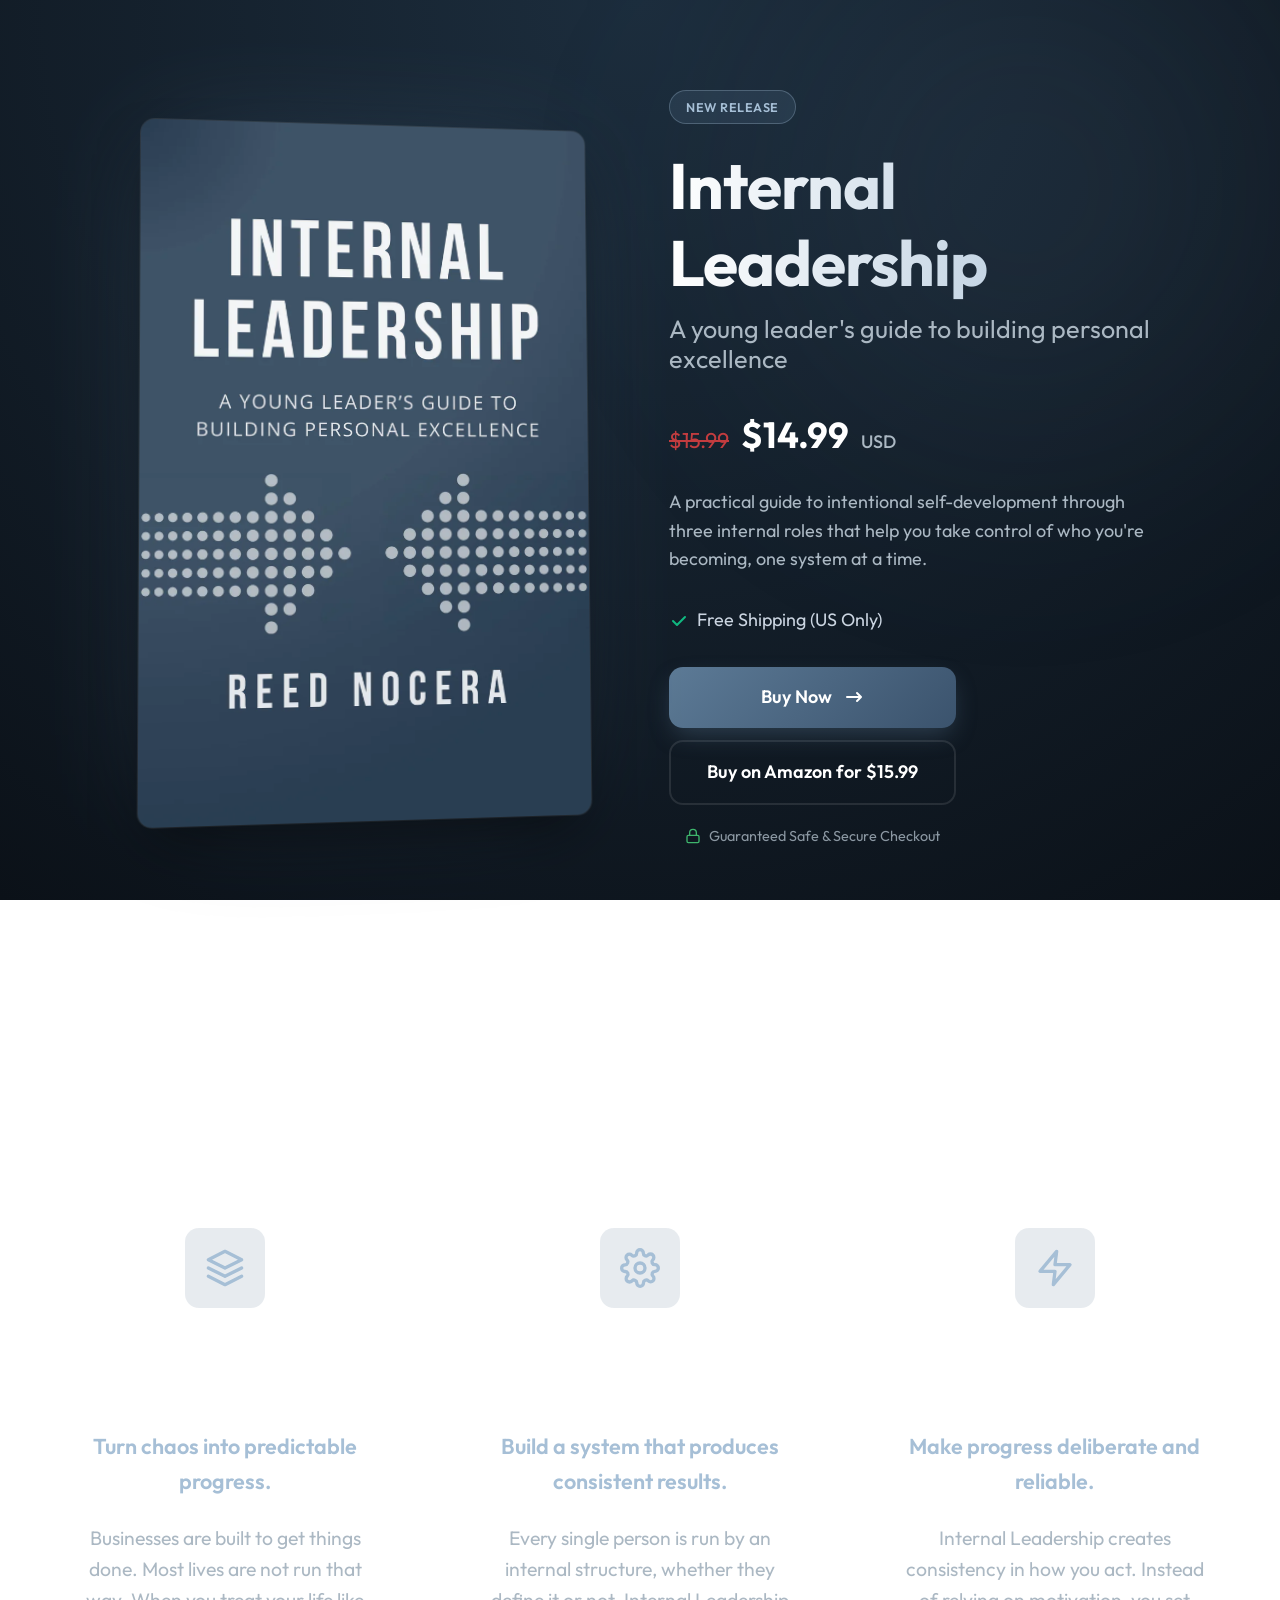
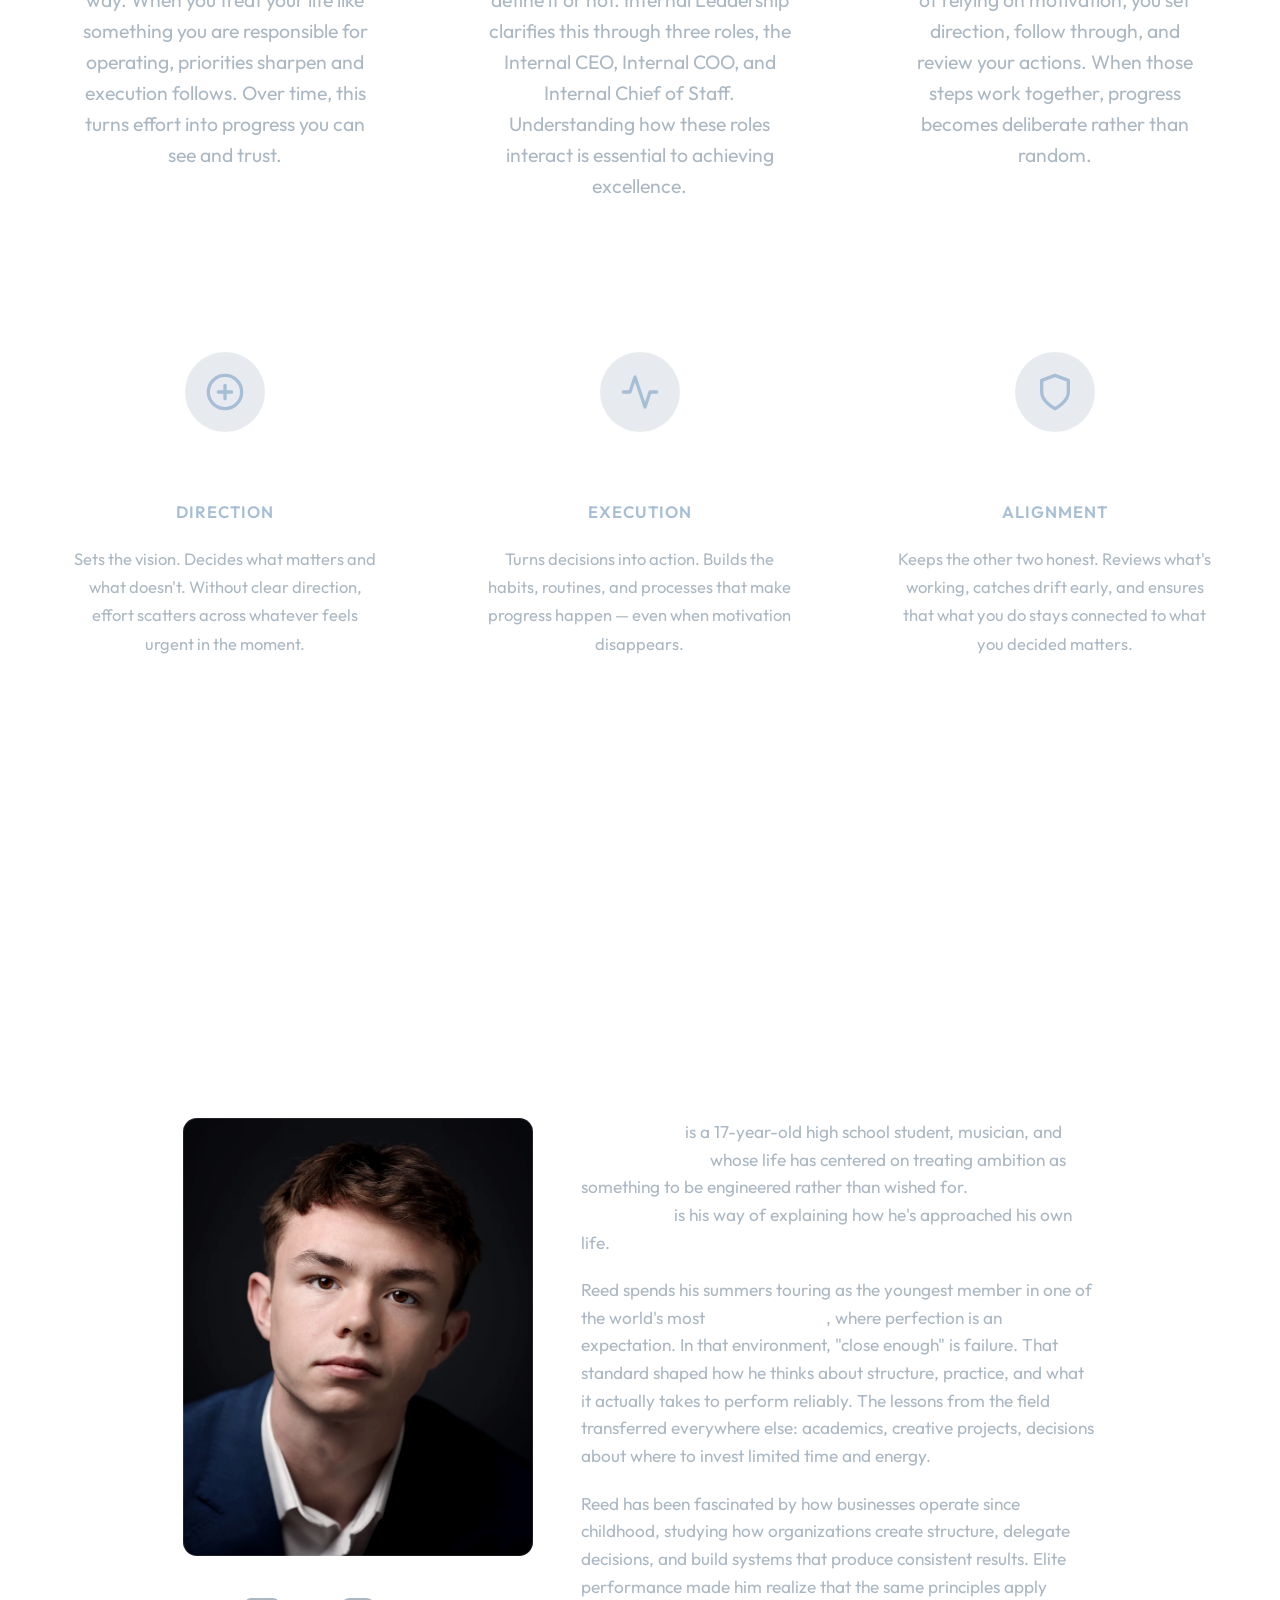
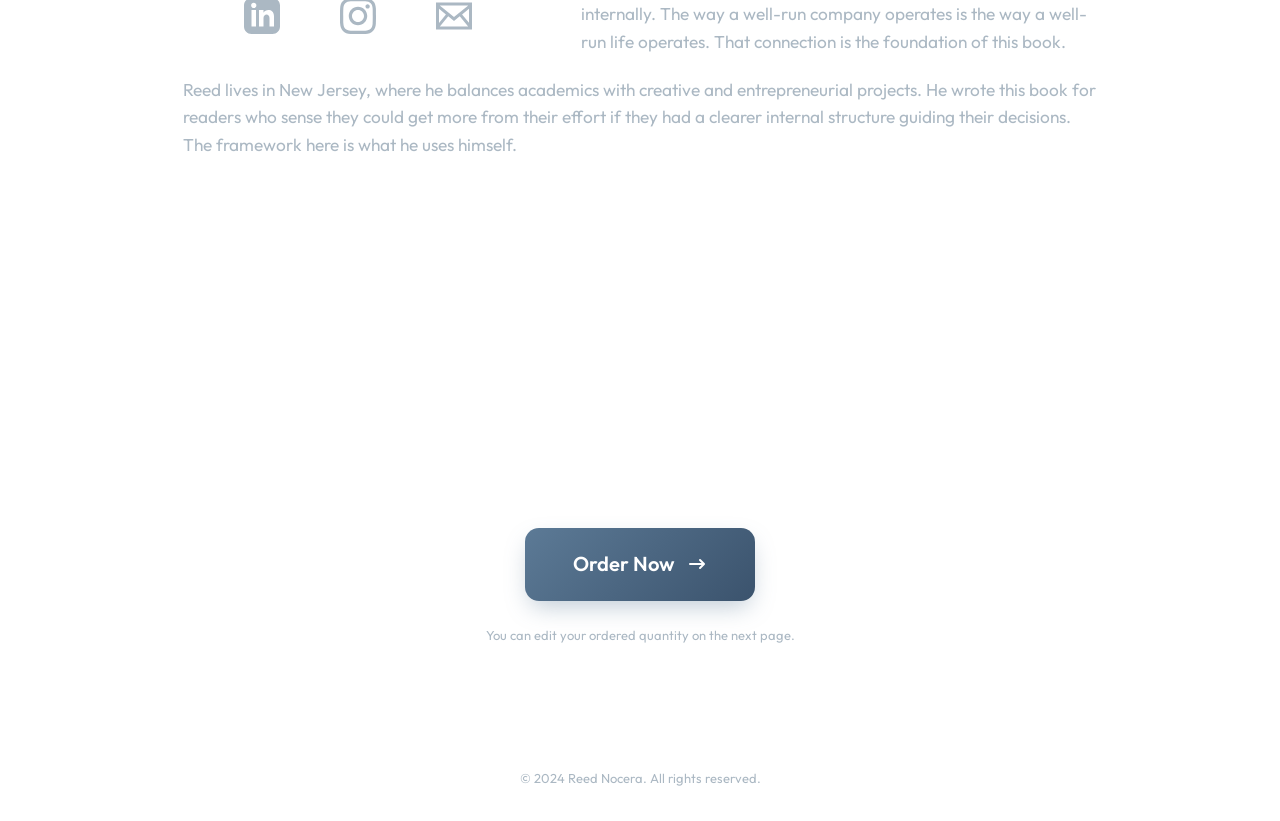
==== index.html @ 52c06b5b "Add files via upload" ====
<!DOCTYPE html>
<html lang="en">

<head>
    <meta charset="UTF-8">
    <meta name="viewport" content="width=device-width, initial-scale=1.0">
    <title>Internal Leadership by Reed Nocera</title>
    <meta name="description"
        content="A young leader's guide to building personal excellence. Get your copy of Internal Leadership today.">
    <!-- Google Fonts -->
    <link rel="preconnect" href="https://fonts.googleapis.com">
    <link rel="preconnect" href="https://fonts.gstatic.com" crossorigin>
    <link
        href="https://fonts.googleapis.com/css2?family=Outfit:wght@300;400;500;600;700;800&family=Playfair+Display:ital,wght@0,600;1,600&display=swap"
        rel="stylesheet">
    <link rel="stylesheet" href="styles.css">
</head>

<body>

    <!-- Hero Section -->
    <section class="hero-section">
        <div class="container hero-container">
            <div class="hero-image-wrapper">
                <img src="assets/book-cover.png" alt="Internal Leadership Book Cover" class="book-cover">
                <div class="glow-effect"></div>
            </div>
            <div class="hero-content">
                <div class="badge">New Release</div>
                <h1 class="book-title">Internal<br>Leadership</h1>
                <h2 class="book-subtitle">A young leader's guide to building personal excellence</h2>

                <div class="pricing-container">
                    <s class="price-strikethrough">$15.99</s>
                    <span class="price">$14.99</span>
                    <span class="currency">USD</span>
                </div>

                <p class="description">
                    A practical guide to intentional self-development through three internal roles that help you take
                    control of who you're becoming, one system at a time.
                </p>

                <div class="shipping-info" style="font-size: 1.25rem;">
                    <svg class="check-icon" viewBox="0 0 20 20" fill="currentColor">
                        <path fill-rule="evenodd"
                            d="M16.707 5.293a1 1 0 010 1.414l-8 8a1 1 0 01-1.414 0l-4-4a1 1 0 011.414-1.414L8 12.586l7.293-7.293a1 1 0 011.414 0z"
                            clip-rule="evenodd" />
                    </svg>
                    Free Shipping (US Only)
                </div>

                <div class="cta-container">
                    <a href="https://buy.stripe.com/00w6oJeBu2gp4sOdWg6Ri00" class="btn-primary" id="buy-button">
                        Buy Now
                        <svg class="arrow-icon" viewBox="0 0 20 20" fill="currentColor">
                            <path fill-rule="evenodd"
                                d="M12.293 5.293a1 1 0 011.414 0l4 4a1 1 0 010 1.414l-4 4a1 1 0 01-1.414-1.414L14.586 11H3a1 1 0 110-2h11.586l-2.293-2.293a1 1 0 010-1.414z"
                                clip-rule="evenodd" />
                        </svg>
                    </a>
                    <a href="https://a.co/d/0i58ZDPj" class="btn-secondary" target="_blank" rel="noopener noreferrer">
                        Buy on Amazon for $15.99
                    </a>

                    <div class="trust-badges">
                        <svg class="lock-icon" viewBox="0 0 24 24" fill="none" stroke="currentColor" stroke-width="2"
                            stroke-linecap="round" stroke-linejoin="round">
                            <rect x="3" y="11" width="18" height="11" rx="2" ry="2"></rect>
                            <path d="M7 11V7a5 5 0 0 1 10 0v4"></path>
                        </svg>
                        Guaranteed Safe & Secure Checkout
                    </div>
                </div>
            </div>
    </section>

    <!-- Concepts Section -->
    <section class="concepts-section">
        <div class="container container-wide">
            <h2 class="section-title">What is Internal Leadership?</h2>
            <div class="concepts-grid">

                <div class="concept-card">
                    <div class="card-icon">
                        <svg viewBox="0 0 24 24" fill="none" stroke="currentColor" stroke-width="2"
                            stroke-linecap="round" stroke-linejoin="round">
                            <polygon points="12 2 2 7 12 12 22 7 12 2"></polygon>
                            <polyline points="2 17 12 22 22 17"></polyline>
                            <polyline points="2 12 12 17 22 12"></polyline>
                        </svg>
                    </div>
                    <h3>The Foundational<br>Concept</h3>
                    <div class="concept-benefit">Turn chaos into predictable progress.</div>
                    <p>Businesses are built to get things done. Most lives are not run that way. When you treat your
                        life like something you are responsible for operating, priorities sharpen and execution follows.
                        Over time, this turns effort into progress you can see and trust.</p>
                </div>

                <div class="concept-card">
                    <div class="card-icon">
                        <svg viewBox="0 0 24 24" fill="none" stroke="currentColor" stroke-width="2"
                            stroke-linecap="round" stroke-linejoin="round">
                            <circle cx="12" cy="12" r="3"></circle>
                            <path
                                d="M19.4 15a1.65 1.65 0 0 0 .33 1.82l.06.06a2 2 0 0 1 0 2.83 2 2 0 0 1-2.83 0l-.06-.06a1.65 1.65 0 0 0-1.82-.33 1.65 1.65 0 0 0-1 1.51V21a2 2 0 0 1-2 2 2 2 0 0 1-2-2v-.09A1.65 1.65 0 0 0 9 19.4a1.65 1.65 0 0 0-1.82.33l-.06.06a2 2 0 0 1-2.83 0 2 2 0 0 1 0-2.83l.06-.06a1.65 1.65 0 0 0 .33-1.82 1.65 1.65 0 0 0-1.51-1H3a2 2 0 0 1-2-2 2 2 0 0 1 2-2h.09A1.65 1.65 0 0 0 4.6 9a1.65 1.65 0 0 0-.33-1.82l-.06-.06a2 2 0 0 1 0-2.83 2 2 0 0 1 2.83 0l.06.06a1.65 1.65 0 0 0 1.82.33H9a1.65 1.65 0 0 0 1-1.51V3a2 2 0 0 1 2-2 2 2 0 0 1 2 2v.09a1.65 1.65 0 0 0 1 1.51 1.65 1.65 0 0 0 1.82-.33l.06-.06a2 2 0 0 1 2.83 0 2 2 0 0 1 0 2.83l-.06.06a1.65 1.65 0 0 0-.33 1.82V9a1.65 1.65 0 0 0 1.51 1H21a2 2 0 0 1 2 2 2 2 0 0 1-2 2h-.09a1.65 1.65 0 0 0-1.51 1z">
                            </path>
                        </svg>
                    </div>
                    <h3>Your Internal<br>Structure</h3>
                    <div class="concept-benefit">Build a system that produces consistent results.</div>
                    <p>Every single person is run by an internal structure, whether they define it or not. Internal
                        Leadership clarifies this through three roles, the Internal CEO, Internal COO, and Internal
                        Chief of Staff. Understanding how these roles interact is essential to achieving excellence.</p>
                </div>

                <div class="concept-card">
                    <div class="card-icon">
                        <svg viewBox="0 0 24 24" fill="none" stroke="currentColor" stroke-width="2"
                            stroke-linecap="round" stroke-linejoin="round">
                            <path d="M13 2L3 14h9l-1 8 10-12h-9l1-8z"></path>
                        </svg>
                    </div>
                    <h3>An Execution<br>Advantage</h3>
                    <div class="concept-benefit">Make progress deliberate and reliable.</div>
                    <p>Internal Leadership creates consistency in how you act. Instead of relying on motivation, you set
                        direction, follow through, and review your actions. When those steps work together, progress
                        becomes deliberate rather than random.</p>
                </div>

            </div>
        </div>
    </section>

    <!-- The Three Roles -->
    <section class="roles-section">
        <div class="container container-wide">
            <div class="roles-grid">
                <!-- Internal CEO -->
                <div class="role-card">
                    <div class="role-icon">
                        <svg viewBox="0 0 24 24" fill="none" stroke="currentColor" stroke-width="2"
                            stroke-linecap="round" stroke-linejoin="round">
                            <circle cx="12" cy="12" r="10"></circle>
                            <line x1="12" y1="8" x2="12" y2="16"></line>
                            <line x1="8" y1="12" x2="16" y2="12"></line>
                        </svg>
                    </div>
                    <h3 class="role-title">Internal CEO</h3>
                    <div class="role-function">Direction</div>
                    <p>
                        Sets the vision. Decides what matters and what doesn't. Without clear direction,
                        effort scatters across whatever feels urgent in the moment.
                    </p>
                </div>

                <!-- Internal COO -->
                <div class="role-card">
                    <div class="role-icon">
                        <svg viewBox="0 0 24 24" fill="none" stroke="currentColor" stroke-width="2"
                            stroke-linecap="round" stroke-linejoin="round">
                            <polyline points="22 12 18 12 15 21 9 3 6 12 2 12"></polyline>
                        </svg>
                    </div>
                    <h3 class="role-title">Internal COO</h3>
                    <div class="role-function">Execution</div>
                    <p>
                        Turns decisions into action. Builds the habits, routines, and processes that make
                        progress happen — even when motivation disappears.
                    </p>
                </div>

                <!-- Internal Chief of Staff -->
                <div class="role-card">
                    <div class="role-icon">
                        <svg viewBox="0 0 24 24" fill="none" stroke="currentColor" stroke-width="2"
                            stroke-linecap="round" stroke-linejoin="round">
                            <path d="M12 22s8-4 8-10V5l-8-3-8 3v7c0 6 8 10 8 10z"></path>
                        </svg>
                    </div>
                    <h3 class="role-title">Internal Chief of Staff</h3>
                    <div class="role-function">Alignment</div>
                    <p>
                        Keeps the other two honest. Reviews what's working, catches drift early, and ensures
                        that what you do stays connected to what you decided matters.
                    </p>
                </div>
            </div>
        </div>
    </section>

    <!-- Author Section -->
    <section class="author-section">
        <div class="container">
            <div class="author-card">
                <h2 class="author-title">Meet The Author</h2>
                <div class="author-bio">
                    <div class="author-sidebar-float">
                        <div class="author-image-wrapper">
                            <img src="assets/author-photo.png" alt="Reed Nocera" class="author-photo">
                        </div>
                        <div class="social-links">
                            <a href="https://www.linkedin.com/in/reed-nocera" class="social-icon" aria-label="LinkedIn"
                                target="_blank" rel="noopener noreferrer">
                                <svg viewBox="0 0 24 24" fill="currentColor">
                                    <path
                                        d="M19 0h-14c-2.761 0-5 2.239-5 5v14c0 2.761 2.239 5 5 5h14c2.762 0 5-2.239 5-5v-14c0-2.761-2.238-5-5-5zm-11 19h-3v-11h3v11zm-1.5-12.268c-.966 0-1.75-.79-1.75-1.764s.784-1.764 1.75-1.764 1.75.79 1.75 1.764-.783 1.764-1.75 1.764zm13.5 12.268h-3v-5.604c0-3.368-4-3.113-4 0v5.604h-3v-11h3v1.765c1.396-2.586 7-2.777 7 2.476v6.759z" />
                                </svg>
                            </a>
                            <a href="https://www.instagram.com/reed.drumz" class="social-icon" aria-label="Instagram"
                                target="_blank" rel="noopener noreferrer">
                                <svg viewBox="0 0 24 24" fill="currentColor">
                                    <path
                                        d="M12 2.163c3.204 0 3.584.012 4.85.07 3.252.148 4.771 1.691 4.919 4.919.058 1.265.069 1.645.069 4.849 0 3.205-.012 3.584-.069 4.849-.149 3.225-1.664 4.771-4.919 4.919-1.266.058-1.644.07-4.85.07-3.204 0-3.584-.012-4.849-.07-3.26-.149-4.771-1.699-4.919-4.92-.058-1.265-.07-1.644-.07-4.849 0-3.204.013-3.583.07-4.849.149-3.227 1.664-4.771 4.919-4.919 1.266-.057 1.645-.069 4.849-.069zm0-2.163c-3.259 0-3.667.014-4.947.072-4.358.2-6.78 2.618-6.98 6.98-.059 1.281-.073 1.689-.073 4.948 0 3.259.014 3.668.072 4.948.2 4.358 2.618 6.78 6.98 6.98 1.281.058 1.689.072 4.948.072 3.259 0 3.668-.014 4.948-.072 4.354-.2 6.782-2.618 6.979-6.98.059-1.28.073-1.689.073-4.948 0-3.259-.014-3.667-.072-4.947-.196-4.354-2.617-6.78-6.979-6.98-1.281-.059-1.69-.073-4.949-.073zm0 5.838c-3.403 0-6.162 2.759-6.162 6.162s2.759 6.163 6.162 6.163 6.162-2.759 6.162-6.163c0-3.403-2.759-6.162-6.162-6.162zm0 10.162c-2.209 0-4-1.79-4-4s1.791-4 4-4 4 1.79 4 4-1.791 4-4 4zm6.406-11.845c-.796 0-1.441.645-1.441 1.44s.645 1.44 1.441 1.44c.795 0 1.439-.645 1.439-1.44s-.644-1.44-1.439-1.44z" />
                                </svg>
                            </a>
                            <a href="mailto:mail@reednoc.com" class="social-icon" aria-label="Email">
                                <svg viewBox="0 0 24 24" fill="currentColor">
                                    <path
                                        d="M0 3v18h24v-18h-24zm6.623 7.929l-4.623 5.712v-9.458l4.623 3.746zm-4.141-5.929h19.035l-9.517 7.713-9.518-7.713zm5.694 7.188l3.824 3.099 3.83-3.104 5.612 6.817h-18.866l5.6-6.812zm9.208-1.264l4.616-3.741v9.348l-4.616-5.607z" />
                                </svg>
                            </a>
                        </div>
                    </div>

                    <p><strong>Reed Nocera</strong> is a 17-year-old high school student, musician, and
                        <strong>systems thinker</strong> whose life has centered on treating ambition as something
                        to be engineered rather than wished for. <strong>Internal Leadership</strong> is his way of
                        explaining how he's approached his own life.
                    </p>
                    <p>Reed spends his summers touring as the youngest member in one of the world's most
                        <strong>elite drumlines</strong>, where perfection is an expectation. In that environment,
                        "close enough" is failure. That
                        standard shaped how he thinks about structure, practice, and what it actually takes to
                        perform reliably. The lessons from the field transferred everywhere else: academics,
                        creative projects, decisions about where to invest limited time and energy.
                    </p>
                    <p>Reed has been fascinated by how businesses operate since childhood, studying how
                        organizations create structure, delegate decisions, and build systems that produce
                        consistent results. Elite performance made him realize that the same principles apply
                        internally. The way a well-run company operates is the way a well-run life operates. That
                        connection is the foundation of this book.</p>
                    <p>Reed lives in New Jersey, where he balances academics with creative and entrepreneurial
                        projects. He wrote this book for readers who sense they could get more from their effort if
                        they had a clearer internal structure guiding their decisions. The framework here is what he
                        uses himself.</p>
                </div>
            </div>
        </div>
    </section>

    <!-- Final Push CTA Section -->
    <section class="final-cta-section">
        <div class="container text-center">
            <h2 class="final-cta-title">Ready to take control?</h2>
            <a href="https://buy.stripe.com/00w6oJeBu2gp4sOdWg6Ri00" class="btn-primary btn-large">
                Order Now
                <svg class="arrow-icon" viewBox="0 0 20 20" fill="currentColor">
                    <path fill-rule="evenodd"
                        d="M12.293 5.293a1 1 0 011.414 0l4 4a1 1 0 010 1.414l-4 4a1 1 0 01-1.414-1.414L14.586 11H3a1 1 0 110-2h11.586l-2.293-2.293a1 1 0 010-1.414z"
                        clip-rule="evenodd" />
                </svg>
            </a>
            <div class="checkout-note-bottom">You can edit your ordered quantity on the next page.</div>
        </div>
    </section>

    <!-- Sticky Mobile CTA -->
    <div class="mobile-sticky-cta" id="mobileStickyCTA">
        <a href="https://buy.stripe.com/00w6oJeBu2gp4sOdWg6Ri00" class="btn-primary btn-full">Buy Now - $15.99</a>
    </div>

    <!-- Footer -->
    <footer class="site-footer">
        <p>&copy; 2024 Reed Nocera. All rights reserved.</p>
    </footer>

    <script src="script.js"></script>
</body>

</html>
---- styles.css ----
:root {
    --bg-color: #0B1118;
    --surface-color: rgba(255, 255, 255, 0.05);
    --surface-border: rgba(255, 255, 255, 0.1);
    --text-primary: #F8FAFC;
    --text-secondary: #ABB8C3;
    --accent-start: #5C7A96;
    --accent-end: #3B536D;
    --font-heading: 'Outfit', sans-serif;
    --font-body: 'Outfit', sans-serif;
    --font-serif: 'Playfair Display', serif;
    --radius-sm: 7px;
    --radius-md: 14px;
    --radius-lg: 22px;
    --transition: 0.3s cubic-bezier(0.4, 0, 0.2, 1);
}

html {
    font-size: 90%;
}

* {
    margin: 0;
    padding: 0;
    box-sizing: border-box;
}

body {
    background: radial-gradient(circle at 50% 0%, #1c2d3d 0%, #0B1118 100%);
    background-attachment: fixed;
    color: var(--text-primary);
    font-family: var(--font-body);
    line-height: 1.6;
    overflow-x: hidden;
    -webkit-font-smoothing: antialiased;
}

h1,
h2,
h3,
h4 {
    font-family: var(--font-heading);
    font-weight: 700;
    line-height: 1.2;
}

a {
    color: inherit;
    text-decoration: none;
}

.container {
    width: 100%;
    max-width: 1080px;
    margin: 0 auto;
    padding: 0 24px;
}

.container-wide {
    max-width: 1260px;
}

/* Animations */
@keyframes fadeInUp {
    from {
        opacity: 0;
        transform: translateY(30px);
    }

    to {
        opacity: 1;
        transform: translateY(0);
    }
}

.animate-fade-up {
    animation: fadeInUp 0.8s ease forwards;
    opacity: 0;
}

/* --- Hero Section --- */
.hero-section {
    min-height: 100vh;
    display: flex;
    align-items: center;
    padding: 90px 0;
    position: relative;
    overflow: hidden;
    /* Removed individual background to use global body gradient */
}

/* Background gradient effect */
.hero-section::before {
    content: '';
    position: absolute;
    top: -20%;
    right: -10%;
    width: 60%;
    height: 80%;
    background: radial-gradient(circle, rgba(92, 122, 150, 0.15) 0%, rgba(31, 48, 65, 0) 70%);
    filter: blur(100px);
    z-index: 0;
}

.hero-container {
    display: grid;
    grid-template-columns: 1fr 1fr;
    gap: 58px;
    align-items: center;
    position: relative;
    z-index: 1;
}

.hero-image-wrapper {
    position: relative;
    border-radius: var(--radius-lg);
    z-index: 2;
    transform: perspective(1000px) rotateY(5deg) rotateX(2deg);
    transition: transform 0.5s ease;
}

.hero-image-wrapper:hover {
    transform: perspective(1000px) rotateY(0deg) rotateX(0deg);
}

.book-cover {
    width: 100%;
    max-width: 450px;
    display: block;
    margin: 0 auto;
    border-radius: var(--radius-md);
    box-shadow: 0 25px 50px -12px rgba(0, 0, 0, 0.5), 0 0 0 1px rgba(255, 255, 255, 0.1);
    background-color: #1e293b;
    position: relative;
    z-index: 2;
}

.glow-effect {
    position: absolute;
    top: 50%;
    left: 50%;
    transform: translate(-50%, -50%);
    width: 80%;
    height: 90%;
    background: linear-gradient(135deg, var(--accent-start), var(--accent-end));
    filter: blur(60px);
    opacity: 0.4;
    z-index: 1;
}

.hero-content {
    animation: fadeInUp 1s ease 0.2s forwards;
    opacity: 0;
}

.badge {
    display: inline-block;
    background: rgba(92, 122, 150, 0.2);
    color: #A6BFD6;
    padding: 6px 16px;
    border-radius: 100px;
    font-size: 0.875rem;
    font-weight: 600;
    margin-bottom: 24px;
    border: 1px solid rgba(166, 191, 214, 0.3);
    letter-spacing: 0.5px;
    text-transform: uppercase;
}

.book-title {
    font-size: clamp(3rem, 5vw, 4.5rem);
    letter-spacing: -1px;
    margin-bottom: 12px;
    background: linear-gradient(to right, #ffffff, #A6BFD6);
    -webkit-background-clip: text;
    background-clip: text;
    -webkit-text-fill-color: transparent;
}

.book-subtitle {
    font-size: clamp(1.5rem, 2vw, 1.75rem);
    color: var(--text-secondary);
    font-weight: 400;
    margin-bottom: 32px;
    max-width: 500px;
}

.pricing-container {
    display: flex;
    align-items: baseline;
    gap: 12px;
    margin-bottom: 24px;
}

.price-strikethrough {
    font-size: 1.5rem;
    color: #ef4444;
    /* Subtle red to indicate discount */
    text-decoration: line-through;
    opacity: 0.8;
}

.price {
    font-size: 2.5rem;
    font-weight: 700;
    color: white;
}

.currency {
    color: var(--text-secondary);
    font-size: 1.25rem;
    font-weight: 500;
}

.description {
    font-size: 1.25rem;
    color: var(--text-secondary);
    margin-bottom: 32px;
    max-width: 500px;
}

.shipping-info {
    display: flex;
    align-items: center;
    gap: 8px;
    font-size: 1.1rem;
    color: #cbd5e1;
    margin-bottom: 32px;
}

.check-icon {
    width: 20px;
    height: 20px;
    color: #10b981;
}

.cta-container {
    display: inline-flex;
    flex-direction: column;
    gap: 12px;
}

.btn-primary {
    display: inline-flex;
    align-items: center;
    justify-content: center;
    gap: 12px;
    background: linear-gradient(135deg, var(--accent-start), var(--accent-end));
    color: white;
    font-size: 1.25rem;
    font-weight: 600;
    padding: 16px 36px;
    border-radius: var(--radius-md);
    box-shadow: 0 10px 25px -5px rgba(92, 122, 150, 0.4);
    transition: var(--transition);
    position: relative;
    overflow: hidden;
    cursor: pointer;
}

.btn-primary::before {
    content: '';
    position: absolute;
    top: 0;
    left: -100%;
    width: 100%;
    height: 100%;
    background: linear-gradient(90deg, transparent, rgba(255, 255, 255, 0.2), transparent);
    transition: left 0.5s ease;
}

.btn-primary:hover {
    transform: translateY(-2px);
    box-shadow: 0 15px 35px -5px rgba(92, 122, 150, 0.6);
}

.btn-primary:hover::before {
    left: 100%;
}

.arrow-icon {
    width: 20px;
    height: 20px;
    transition: transform 0.3s;
}

.btn-primary:hover .arrow-icon {
    transform: translateX(4px);
}

.btn-secondary {
    display: inline-flex;
    align-items: center;
    justify-content: center;
    gap: 12px;
    background: transparent;
    color: white;
    font-size: 1.25rem;
    font-weight: 600;
    padding: 16px 36px;
    border-radius: var(--radius-md);
    border: 2px solid rgba(255, 255, 255, 0.1);
    transition: var(--transition);
    text-decoration: none;
    cursor: pointer;
}

.btn-secondary:hover {
    background: rgba(255, 255, 255, 0.05);
    border-color: rgba(255, 255, 255, 0.2);
    transform: translateY(-2px);
}

.btn-large {
    padding: 20px 48px;
    font-size: 1.4rem;
}

.trust-badges {
    display: flex;
    align-items: center;
    justify-content: center;
    gap: 8px;
    font-size: 1rem;
    color: var(--text-secondary);
    margin-top: 8px;
    opacity: 0.8;
}

.lock-icon {
    width: 16px;
    height: 16px;
    color: #4ade80;
    /* A soft trust-inducing green */
}

/* --- Concepts Section --- */
.concepts-section {
    padding: 90px 0 28px;
    /* Reduced bottom padding to close gap */
}

.section-title {
    text-align: center;
    font-size: clamp(3rem, 5vw, 4rem);
    margin-bottom: 80px;
    color: white;
}

.concepts-grid {
    display: grid;
    grid-template-columns: repeat(auto-fit, minmax(300px, 1fr));
    gap: 32px;
}

.concept-card {
    background: var(--surface-color);
    border: 1px solid var(--surface-border);
    border-radius: var(--radius-lg);
    padding: 50px 36px;
    backdrop-filter: blur(10px);
    transition: var(--transition);
    height: 100%;
    text-align: center;
    display: flex;
    flex-direction: column;
    align-items: center;
}

.concept-card:hover {
    transform: translateY(-8px);
    background: rgba(255, 255, 255, 0.08);
    border-color: rgba(255, 255, 255, 0.2);
    box-shadow: 0 20px 40px rgba(0, 0, 0, 0.3);
}

.card-icon {
    width: 80px;
    height: 80px;
    background: rgba(92, 122, 150, 0.15);
    border-radius: var(--radius-md);
    display: flex;
    align-items: center;
    justify-content: center;
    margin-bottom: 32px;
    color: #A6BFD6;
}

.card-icon svg {
    width: 40px;
    height: 40px;
}

.concept-card h3 {
    font-size: 2.25rem;
    margin-bottom: 12px;
    color: white;
    line-height: 1.2;
}

.concept-benefit {
    font-size: 1.5rem;
    font-weight: 600;
    color: #A6BFD6;
    margin-bottom: 24px;
}

.concept-card p {
    color: var(--text-secondary);
    font-size: 1.35rem;
    line-height: 1.6;
}

/* --- Author Section --- */
.author-section {
    padding: 108px 0;
    position: relative;
}

.author-card {
    background: var(--surface-color);
    border: 1px solid var(--surface-border);
    border-radius: var(--radius-lg);
    padding: 58px;
    backdrop-filter: blur(10px);
}

.author-title {
    font-size: clamp(2.5rem, 5vw, 4rem);
    margin-bottom: 40px;
    color: white;
    text-align: center;
}

.author-sidebar-float {
    float: left;
    width: 350px;
    margin-right: 48px;
    margin-bottom: 24px;
    display: flex;
    flex-direction: column;
    align-items: center;
    gap: 24px;
}

.author-image-wrapper {
    width: 100%;
    aspect-ratio: 4 / 5;
    border-radius: var(--radius-md);
    overflow: hidden;
    position: relative;
}

.author-image-wrapper::after {
    content: '';
    position: absolute;
    inset: 0;
    box-shadow: inset 0 0 0 1px rgba(255, 255, 255, 0.1);
    border-radius: var(--radius-md);
}

.author-photo {
    width: 100%;
    height: 100%;
    object-fit: cover;
    filter: grayscale(20%) contrast(1.1);
    transition: var(--transition);
}

.author-card:hover .author-photo {
    filter: grayscale(0%) contrast(1);
    transform: scale(1.02);
}

.social-links {
    display: flex;
    gap: 24px;
}

.social-icon {
    width: 72px;
    height: 72px;
    display: flex;
    align-items: center;
    justify-content: center;
    background: rgba(255, 255, 255, 0.05);
    border: 1px solid var(--surface-border);
    border-radius: 50%;
    color: var(--text-secondary);
    transition: var(--transition);
}

.social-icon:hover {
    background: white;
    color: var(--bg-color);
    transform: translateY(-3px);
}

.social-icon svg {
    width: 36px;
    height: 36px;
}

.author-bio>p:first-of-type {
    margin-top: 8%;
    /* Push first paragraph down alongside the float */
}

.author-bio p {
    font-size: 1.2rem;
    color: var(--text-secondary);
    margin-bottom: 20px;
}

/* Clearfix for floated content */
.author-bio::after {
    content: "";
    display: table;
    clear: both;
}

.author-bio strong {
    color: white;
}

.author-bio em {
    font-family: var(--font-serif);
    color: white;
    font-style: italic;
    font-weight: 500;
}

/* --- Final CTA Section --- */
.final-cta-section {
    padding: 90px 0;
    border-top: 1px solid var(--surface-border);
}

.final-cta-title {
    font-size: clamp(2rem, 4vw, 3rem);
    margin-bottom: 40px;
    color: white;
}

.text-center {
    text-align: center;
}

.checkout-note-bottom {
    margin-top: 24px;
    font-size: 0.9rem;
    color: var(--text-secondary);
}

/* --- Sticky Mobile CTA --- */
.mobile-sticky-cta {
    position: fixed;
    bottom: 0;
    left: 0;
    width: 100%;
    padding: 16px;
    background: rgba(31, 48, 65, 0.95);
    backdrop-filter: blur(10px);
    border-top: 1px solid var(--surface-border);
    z-index: 100;
    transform: translateY(100%);
    transition: transform 0.3s cubic-bezier(0.4, 0, 0.2, 1);
    display: none;
    /* Hidden by default on desktop, shown via media query and JS */
}

.mobile-sticky-cta.visible {
    transform: translateY(0);
}

.btn-full {
    width: 100%;
    display: flex;
    justify-content: center;
}

/* --- Footer --- */
.site-footer {
    text-align: center;
    padding: 32px 0;
    border-top: 1px solid var(--surface-border);
    color: var(--text-secondary);
    font-size: 0.9rem;
}

/* --- Responsive --- */
@media (max-width: 992px) {
    .hero-container {
        grid-template-columns: 1fr;
        text-align: center;
        gap: 48px;
    }

    .hero-image-wrapper {
        max-width: 350px;
        margin: 0 auto;
        transform: none !important;
    }

    .hero-content {
        display: flex;
        flex-direction: column;
        align-items: center;
    }

    .book-subtitle,
    .description {
        margin-left: auto;
        margin-right: auto;
    }

    .author-sidebar-float {
        float: none;
        width: 100%;
        max-width: 350px;
        margin: 0 auto 40px auto;
    }
}


/* --- The Three Roles Section --- */
.roles-section {
    padding: 28px 0 108px;
    /* Reduced top padding to close gap */
    position: relative;
}

.roles-header {
    text-align: center;
    max-width: 700px;
    margin: 0 auto 80px;
}

.roles-grid {
    display: grid;
    grid-template-columns: repeat(3, 1fr);
    gap: 32px;
}

.role-card {
    background: var(--surface-color);
    border: 1px solid var(--surface-border);
    border-radius: var(--radius-lg);
    padding: 42px 32px;
    backdrop-filter: blur(10px);
    transition: var(--transition);
    text-align: center;
    position: relative;
    overflow: hidden;
    display: flex;
    flex-direction: column;
    align-items: center;
}

.role-card::before {
    content: '';
    position: absolute;
    top: 0;
    left: 0;
    right: 0;
    height: 4px;
    background: linear-gradient(90deg, var(--accent-start), var(--accent-end));
    opacity: 0;
    transition: var(--transition);
}

.role-card:hover {
    transform: translateY(-8px);
    background: rgba(255, 255, 255, 0.08);
    border-color: rgba(255, 255, 255, 0.2);
    box-shadow: 0 20px 40px rgba(0, 0, 0, 0.3);
}

.role-card:hover::before {
    opacity: 1;
}

.role-icon {
    width: 80px;
    height: 80px;
    background: rgba(92, 122, 150, 0.15);
    border-radius: 50%;
    display: flex;
    align-items: center;
    justify-content: center;
    margin-bottom: 28px;
    color: #A6BFD6;
    flex-shrink: 0;
}

.role-icon svg {
    width: 40px;
    height: 40px;
}

.role-title {
    font-size: 1.75rem;
    color: white;
    margin-bottom: 8px;
}

.role-function {
    font-size: 1.15rem;
    font-weight: 600;
    color: #A6BFD6;
    text-transform: uppercase;
    letter-spacing: 1px;
    margin-bottom: 20px;
}

.role-card p {
    font-size: 1.15rem;
    color: var(--text-secondary);
    line-height: 1.7;
}

@media (max-width: 992px) {
    .roles-grid {
        grid-template-columns: 1fr;
        max-width: 500px;
        margin: 0 auto;
    }
}

@media (max-width: 768px) {
    .concepts-grid {
        grid-template-columns: 1fr;
    }

    .hero-section {
        padding: 80px 0 60px;
    }

    .mobile-sticky-cta {
        display: block;
    }

    /* Add padding to footer to ensure sticky doesn't cover content at very bottom */
    .site-footer {
        padding-bottom: 100px;
    }
}
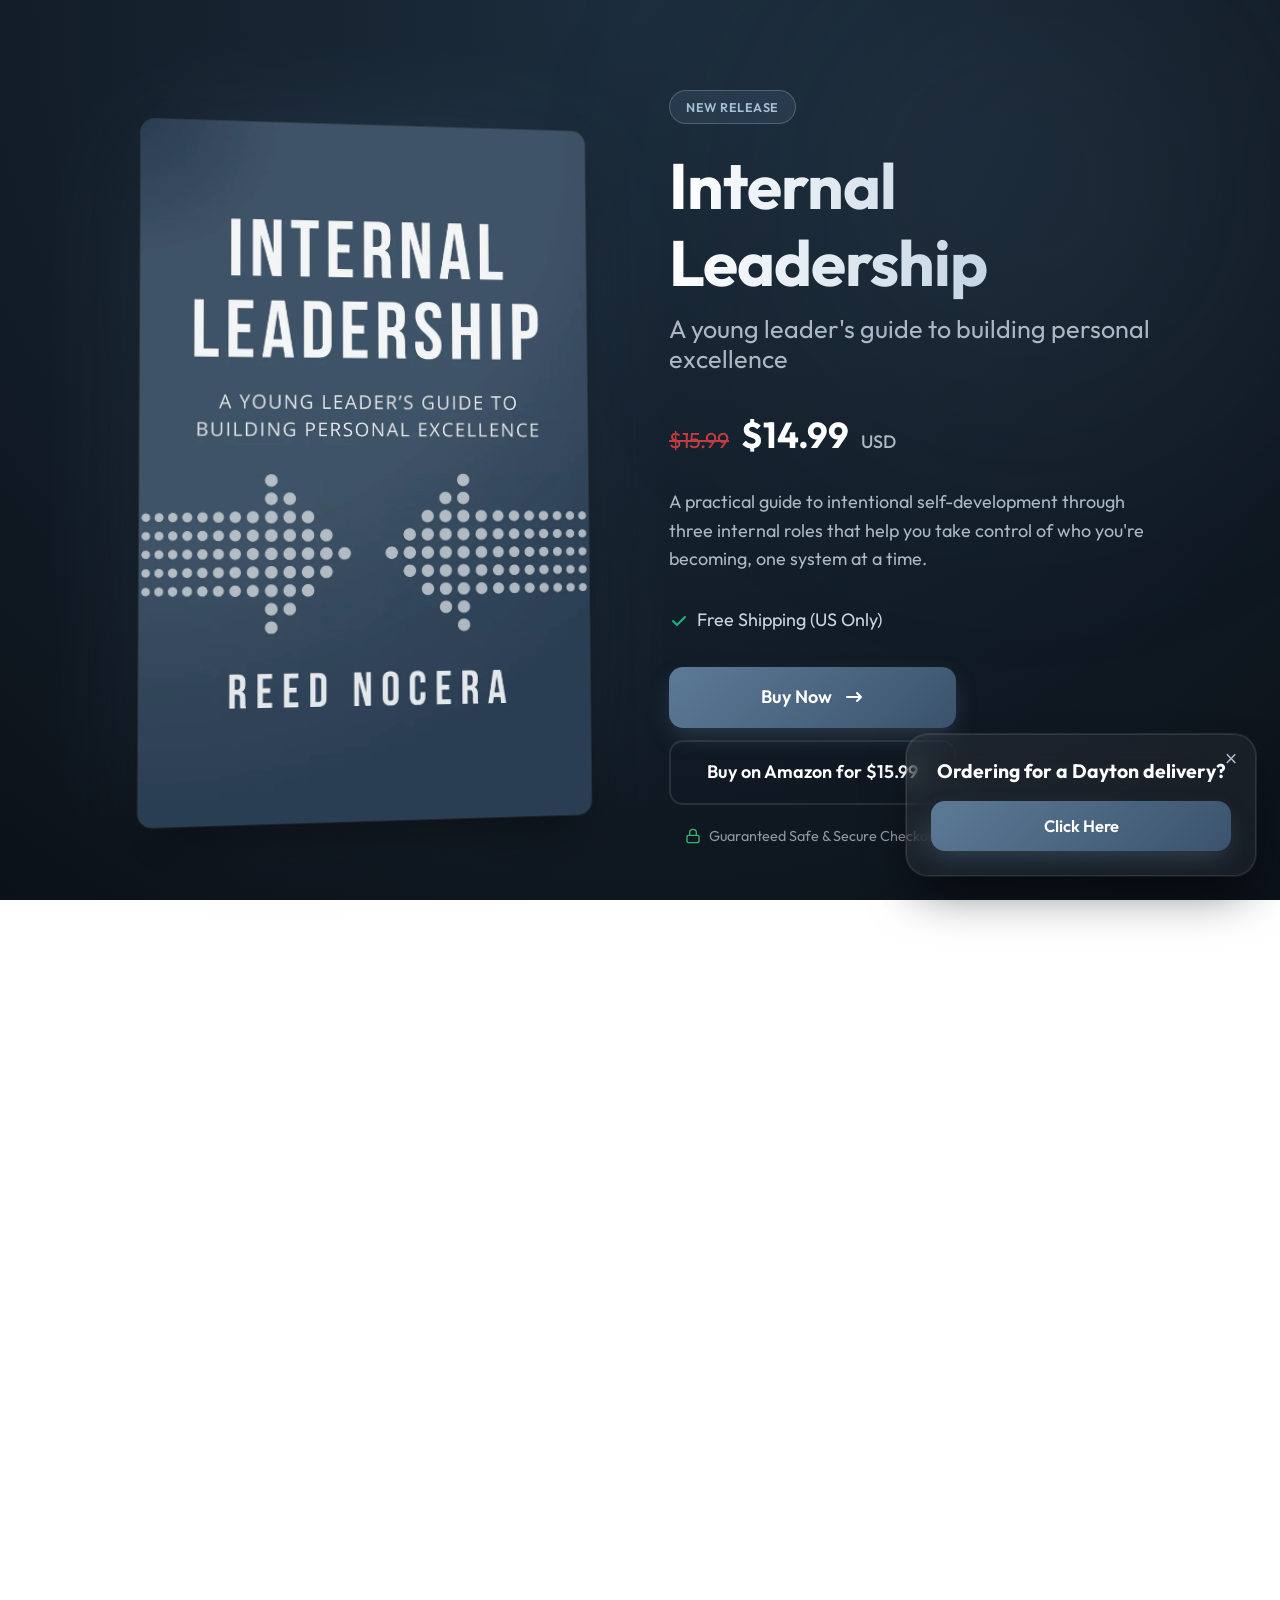
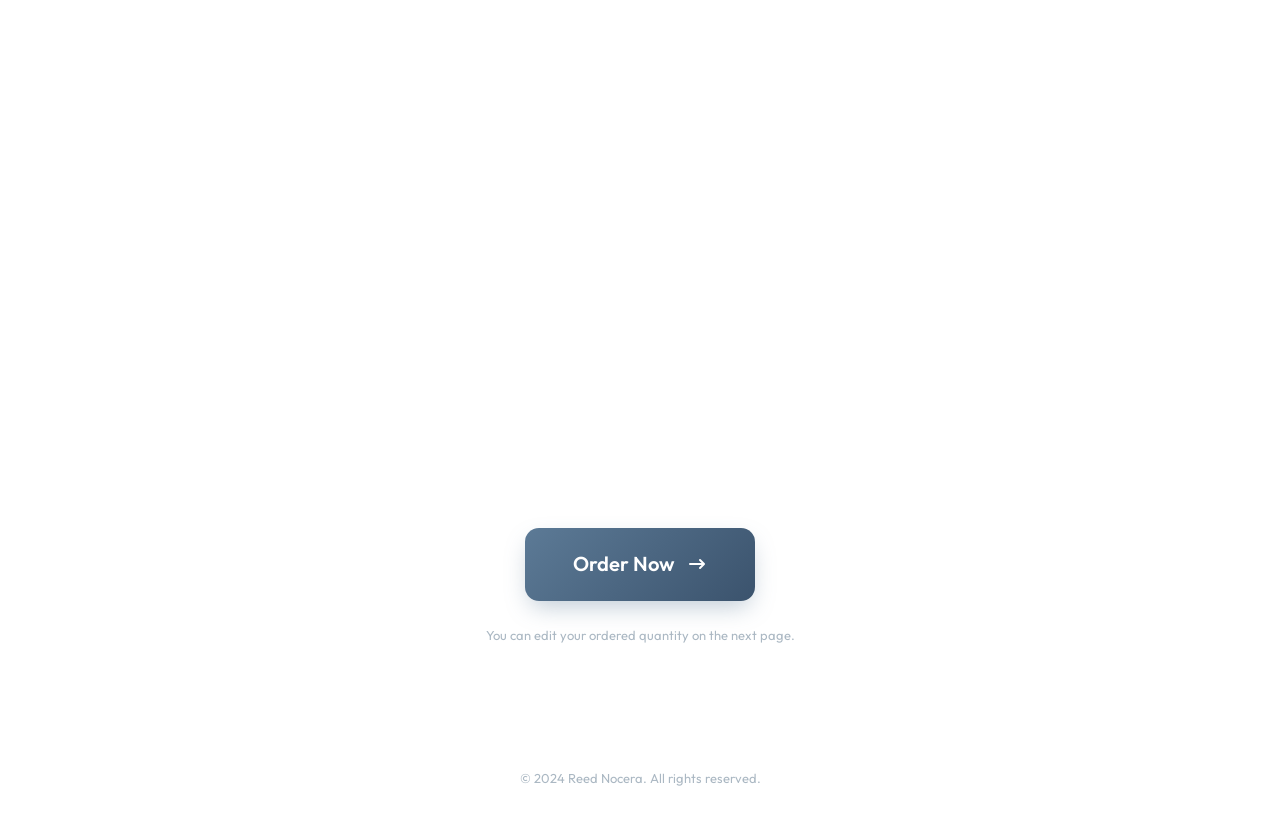
==== commit 4ad7af5a: "deliveries" ====
--- a/index.html
+++ b/index.html
@@ -265,9 +265,20 @@
         </div>
     </section>
 
+    <!-- Dayton Delivery Popup -->
+    <div id="daytonPopup" class="dayton-popup">
+        <div class="dayton-popup-content">
+            <button id="closeDaytonPopup" class="close-popup" aria-label="Close">&times;</button>
+            <div class="popup-text" style="width: 100%;">
+                <h3 style="margin-bottom: 16px; font-size: 1.35rem; color: white; font-family: var(--font-heading); line-height: 1.3;">Ordering for a Dayton delivery?</h3>
+                <a href="/dayton" class="btn-primary" style="font-size: 1.15rem; padding: 12px 24px; width: 100%;">Click Here</a>
+            </div>
+        </div>
+    </div>
+
     <!-- Sticky Mobile CTA -->
     <div class="mobile-sticky-cta" id="mobileStickyCTA">
-        <a href="https://buy.stripe.com/00w6oJeBu2gp4sOdWg6Ri00" class="btn-primary btn-full">Buy Now - $15.99</a>
+        <a href="https://buy.stripe.com/00w6oJeBu2gp4sOdWg6Ri00" class="btn-primary btn-full">Buy Now - $14.99</a>
     </div>
 
     <!-- Footer -->
--- a/styles.css
+++ b/styles.css
@@ -744,4 +744,79 @@
     .site-footer {
         padding-bottom: 100px;
     }
+}
+
+/* --- Dayton Popup --- */
+.dayton-popup {
+    position: fixed;
+    bottom: 24px;
+    right: 24px;
+    background: var(--surface-color);
+    border: 1px solid var(--surface-border);
+    border-radius: var(--radius-lg);
+    padding: 24px;
+    width: calc(100% - 48px);
+    max-width: 350px;
+    backdrop-filter: blur(15px);
+    box-shadow: 0 25px 50px -12px rgba(0, 0, 0, 0.6), 0 0 0 1px rgba(255, 255, 255, 0.1);
+    z-index: 1000;
+    display: none;
+    transform: translateY(30px);
+    opacity: 0;
+}
+.dayton-popup.show {
+    display: block;
+    animation: fadeInUp 0.5s ease forwards;
+}
+.dayton-popup-content {
+    position: relative;
+    display: flex;
+    flex-direction: column;
+    align-items: center;
+    text-align: center;
+}
+.close-popup {
+    position: absolute;
+    top: -12px;
+    right: -12px;
+    background: transparent;
+    border: none;
+    color: var(--text-secondary);
+    font-size: 1.5rem;
+    cursor: pointer;
+    transition: var(--transition);
+    width: 24px;
+    height: 24px;
+    display: flex;
+    align-items: center;
+    justify-content: center;
+    border-radius: 50%;
+}
+.close-popup:hover {
+    color: white;
+    background: rgba(255, 255, 255, 0.1);
+}
+.popup-icon {
+    width: 48px;
+    height: 48px;
+    background: rgba(92, 122, 150, 0.15);
+    color: #A6BFD6;
+    border-radius: 50%;
+    display: flex;
+    align-items: center;
+    justify-content: center;
+    margin-bottom: 16px;
+}
+.popup-icon svg {
+    width: 24px;
+    height: 24px;
+}
+
+@media (max-width: 768px) {
+    .dayton-popup {
+        bottom: 90px;
+        left: 24px;
+        right: 24px;
+        max-width: none;
+    }
 }
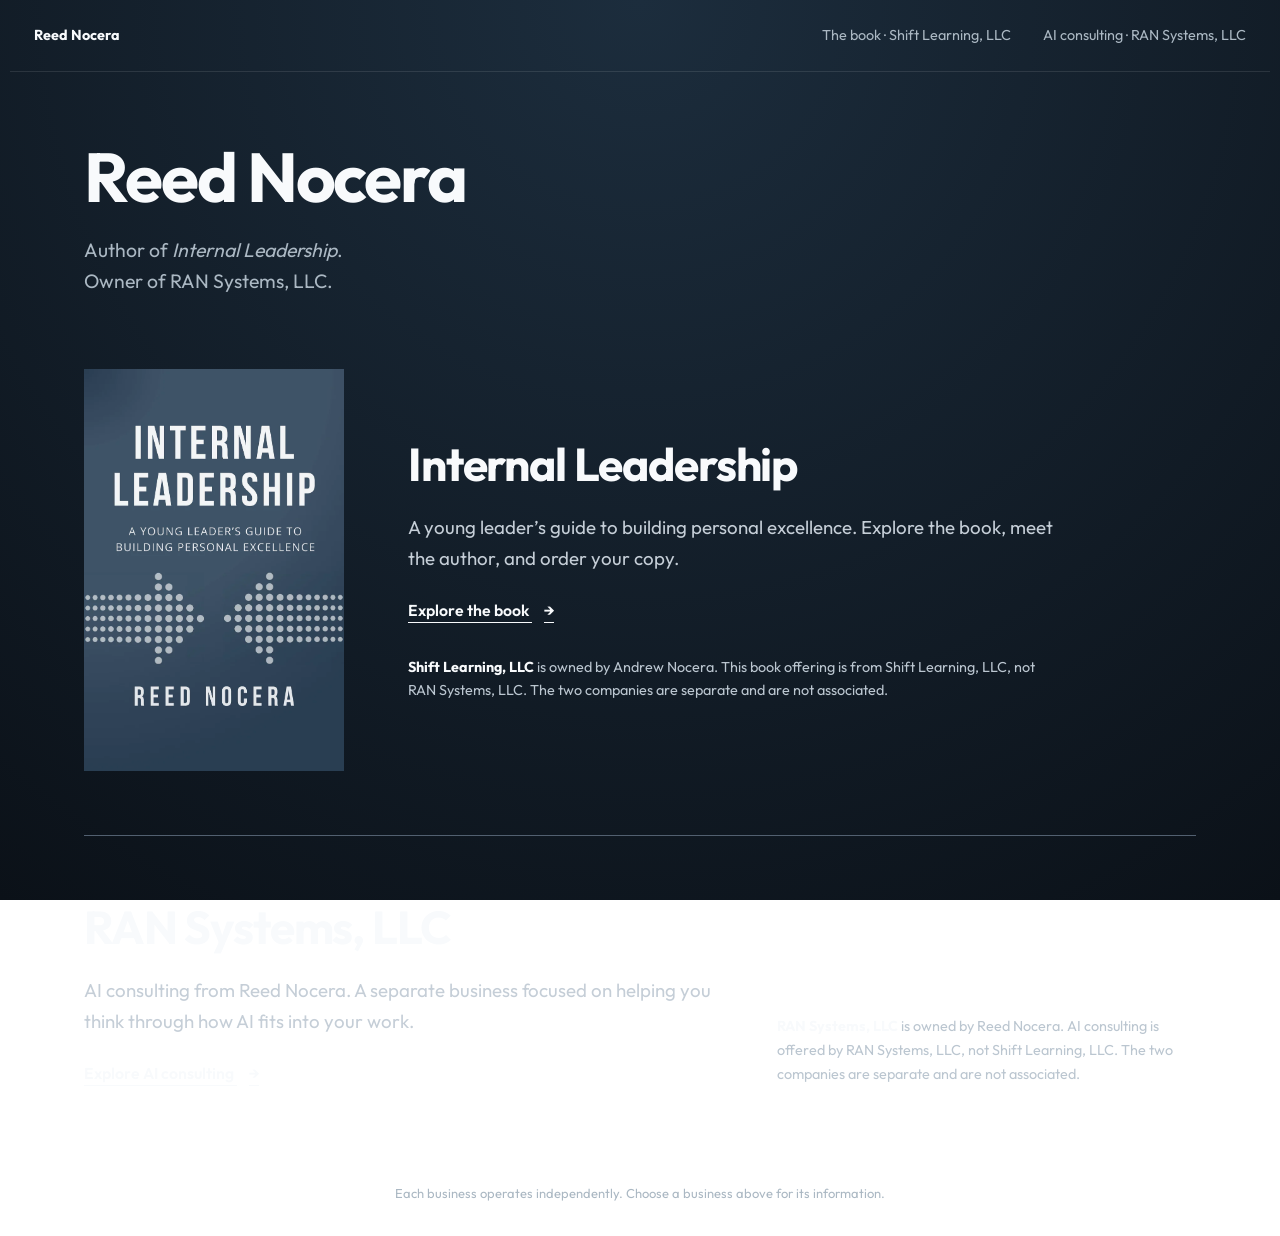
==== commit 71a85d96: "Separate book and RAN Systems consulting businesses" ====
--- a/index.html
+++ b/index.html
@@ -1,292 +1,18 @@
-<!DOCTYPE html>
-<html lang="en">
-
-<head>
-    <meta charset="UTF-8">
-    <meta name="viewport" content="width=device-width, initial-scale=1.0">
-    <title>Internal Leadership by Reed Nocera</title>
-    <meta name="description"
-        content="A young leader's guide to building personal excellence. Get your copy of Internal Leadership today.">
-    <!-- Google Fonts -->
-    <link rel="preconnect" href="https://fonts.googleapis.com">
-    <link rel="preconnect" href="https://fonts.gstatic.com" crossorigin>
-    <link
-        href="https://fonts.googleapis.com/css2?family=Outfit:wght@300;400;500;600;700;800&family=Playfair+Display:ital,wght@0,600;1,600&display=swap"
-        rel="stylesheet">
-    <link rel="stylesheet" href="styles.css">
-</head>
-
-<body>
-
-    <!-- Hero Section -->
-    <section class="hero-section">
-        <div class="container hero-container">
-            <div class="hero-image-wrapper">
-                <img src="assets/book-cover.png" alt="Internal Leadership Book Cover" class="book-cover">
-                <div class="glow-effect"></div>
-            </div>
-            <div class="hero-content">
-                <div class="badge">New Release</div>
-                <h1 class="book-title">Internal<br>Leadership</h1>
-                <h2 class="book-subtitle">A young leader's guide to building personal excellence</h2>
-
-                <div class="pricing-container">
-                    <s class="price-strikethrough">$15.99</s>
-                    <span class="price">$14.99</span>
-                    <span class="currency">USD</span>
-                </div>
-
-                <p class="description">
-                    A practical guide to intentional self-development through three internal roles that help you take
-                    control of who you're becoming, one system at a time.
-                </p>
-
-                <div class="shipping-info" style="font-size: 1.25rem;">
-                    <svg class="check-icon" viewBox="0 0 20 20" fill="currentColor">
-                        <path fill-rule="evenodd"
-                            d="M16.707 5.293a1 1 0 010 1.414l-8 8a1 1 0 01-1.414 0l-4-4a1 1 0 011.414-1.414L8 12.586l7.293-7.293a1 1 0 011.414 0z"
-                            clip-rule="evenodd" />
-                    </svg>
-                    Free Shipping (US Only)
-                </div>
-
-                <div class="cta-container">
-                    <a href="https://buy.stripe.com/00w6oJeBu2gp4sOdWg6Ri00" class="btn-primary" id="buy-button">
-                        Buy Now
-                        <svg class="arrow-icon" viewBox="0 0 20 20" fill="currentColor">
-                            <path fill-rule="evenodd"
-                                d="M12.293 5.293a1 1 0 011.414 0l4 4a1 1 0 010 1.414l-4 4a1 1 0 01-1.414-1.414L14.586 11H3a1 1 0 110-2h11.586l-2.293-2.293a1 1 0 010-1.414z"
-                                clip-rule="evenodd" />
-                        </svg>
-                    </a>
-                    <a href="https://a.co/d/0i58ZDPj" class="btn-secondary" target="_blank" rel="noopener noreferrer">
-                        Buy on Amazon for $15.99
-                    </a>
-
-                    <div class="trust-badges">
-                        <svg class="lock-icon" viewBox="0 0 24 24" fill="none" stroke="currentColor" stroke-width="2"
-                            stroke-linecap="round" stroke-linejoin="round">
-                            <rect x="3" y="11" width="18" height="11" rx="2" ry="2"></rect>
-                            <path d="M7 11V7a5 5 0 0 1 10 0v4"></path>
-                        </svg>
-                        Guaranteed Safe & Secure Checkout
-                    </div>
-                </div>
-            </div>
-    </section>
-
-    <!-- Concepts Section -->
-    <section class="concepts-section">
-        <div class="container container-wide">
-            <h2 class="section-title">What is Internal Leadership?</h2>
-            <div class="concepts-grid">
-
-                <div class="concept-card">
-                    <div class="card-icon">
-                        <svg viewBox="0 0 24 24" fill="none" stroke="currentColor" stroke-width="2"
-                            stroke-linecap="round" stroke-linejoin="round">
-                            <polygon points="12 2 2 7 12 12 22 7 12 2"></polygon>
-                            <polyline points="2 17 12 22 22 17"></polyline>
-                            <polyline points="2 12 12 17 22 12"></polyline>
-                        </svg>
-                    </div>
-                    <h3>The Foundational<br>Concept</h3>
-                    <div class="concept-benefit">Turn chaos into predictable progress.</div>
-                    <p>Businesses are built to get things done. Most lives are not run that way. When you treat your
-                        life like something you are responsible for operating, priorities sharpen and execution follows.
-                        Over time, this turns effort into progress you can see and trust.</p>
-                </div>
-
-                <div class="concept-card">
-                    <div class="card-icon">
-                        <svg viewBox="0 0 24 24" fill="none" stroke="currentColor" stroke-width="2"
-                            stroke-linecap="round" stroke-linejoin="round">
-                            <circle cx="12" cy="12" r="3"></circle>
-                            <path
-                                d="M19.4 15a1.65 1.65 0 0 0 .33 1.82l.06.06a2 2 0 0 1 0 2.83 2 2 0 0 1-2.83 0l-.06-.06a1.65 1.65 0 0 0-1.82-.33 1.65 1.65 0 0 0-1 1.51V21a2 2 0 0 1-2 2 2 2 0 0 1-2-2v-.09A1.65 1.65 0 0 0 9 19.4a1.65 1.65 0 0 0-1.82.33l-.06.06a2 2 0 0 1-2.83 0 2 2 0 0 1 0-2.83l.06-.06a1.65 1.65 0 0 0 .33-1.82 1.65 1.65 0 0 0-1.51-1H3a2 2 0 0 1-2-2 2 2 0 0 1 2-2h.09A1.65 1.65 0 0 0 4.6 9a1.65 1.65 0 0 0-.33-1.82l-.06-.06a2 2 0 0 1 0-2.83 2 2 0 0 1 2.83 0l.06.06a1.65 1.65 0 0 0 1.82.33H9a1.65 1.65 0 0 0 1-1.51V3a2 2 0 0 1 2-2 2 2 0 0 1 2 2v.09a1.65 1.65 0 0 0 1 1.51 1.65 1.65 0 0 0 1.82-.33l.06-.06a2 2 0 0 1 2.83 0 2 2 0 0 1 0 2.83l-.06.06a1.65 1.65 0 0 0-.33 1.82V9a1.65 1.65 0 0 0 1.51 1H21a2 2 0 0 1 2 2 2 2 0 0 1-2 2h-.09a1.65 1.65 0 0 0-1.51 1z">
-                            </path>
-                        </svg>
-                    </div>
-                    <h3>Your Internal<br>Structure</h3>
-                    <div class="concept-benefit">Build a system that produces consistent results.</div>
-                    <p>Every single person is run by an internal structure, whether they define it or not. Internal
-                        Leadership clarifies this through three roles, the Internal CEO, Internal COO, and Internal
-                        Chief of Staff. Understanding how these roles interact is essential to achieving excellence.</p>
-                </div>
-
-                <div class="concept-card">
-                    <div class="card-icon">
-                        <svg viewBox="0 0 24 24" fill="none" stroke="currentColor" stroke-width="2"
-                            stroke-linecap="round" stroke-linejoin="round">
-                            <path d="M13 2L3 14h9l-1 8 10-12h-9l1-8z"></path>
-                        </svg>
-                    </div>
-                    <h3>An Execution<br>Advantage</h3>
-                    <div class="concept-benefit">Make progress deliberate and reliable.</div>
-                    <p>Internal Leadership creates consistency in how you act. Instead of relying on motivation, you set
-                        direction, follow through, and review your actions. When those steps work together, progress
-                        becomes deliberate rather than random.</p>
-                </div>
-
-            </div>
-        </div>
-    </section>
-
-    <!-- The Three Roles -->
-    <section class="roles-section">
-        <div class="container container-wide">
-            <div class="roles-grid">
-                <!-- Internal CEO -->
-                <div class="role-card">
-                    <div class="role-icon">
-                        <svg viewBox="0 0 24 24" fill="none" stroke="currentColor" stroke-width="2"
-                            stroke-linecap="round" stroke-linejoin="round">
-                            <circle cx="12" cy="12" r="10"></circle>
-                            <line x1="12" y1="8" x2="12" y2="16"></line>
-                            <line x1="8" y1="12" x2="16" y2="12"></line>
-                        </svg>
-                    </div>
-                    <h3 class="role-title">Internal CEO</h3>
-                    <div class="role-function">Direction</div>
-                    <p>
-                        Sets the vision. Decides what matters and what doesn't. Without clear direction,
-                        effort scatters across whatever feels urgent in the moment.
-                    </p>
-                </div>
-
-                <!-- Internal COO -->
-                <div class="role-card">
-                    <div class="role-icon">
-                        <svg viewBox="0 0 24 24" fill="none" stroke="currentColor" stroke-width="2"
-                            stroke-linecap="round" stroke-linejoin="round">
-                            <polyline points="22 12 18 12 15 21 9 3 6 12 2 12"></polyline>
-                        </svg>
-                    </div>
-                    <h3 class="role-title">Internal COO</h3>
-                    <div class="role-function">Execution</div>
-                    <p>
-                        Turns decisions into action. Builds the habits, routines, and processes that make
-                        progress happen — even when motivation disappears.
-                    </p>
-                </div>
-
-                <!-- Internal Chief of Staff -->
-                <div class="role-card">
-                    <div class="role-icon">
-                        <svg viewBox="0 0 24 24" fill="none" stroke="currentColor" stroke-width="2"
-                            stroke-linecap="round" stroke-linejoin="round">
-                            <path d="M12 22s8-4 8-10V5l-8-3-8 3v7c0 6 8 10 8 10z"></path>
-                        </svg>
-                    </div>
-                    <h3 class="role-title">Internal Chief of Staff</h3>
-                    <div class="role-function">Alignment</div>
-                    <p>
-                        Keeps the other two honest. Reviews what's working, catches drift early, and ensures
-                        that what you do stays connected to what you decided matters.
-                    </p>
-                </div>
-            </div>
-        </div>
-    </section>
-
-    <!-- Author Section -->
-    <section class="author-section">
-        <div class="container">
-            <div class="author-card">
-                <h2 class="author-title">Meet The Author</h2>
-                <div class="author-bio">
-                    <div class="author-sidebar-float">
-                        <div class="author-image-wrapper">
-                            <img src="assets/author-photo.png" alt="Reed Nocera" class="author-photo">
-                        </div>
-                        <div class="social-links">
-                            <a href="https://www.linkedin.com/in/reed-nocera" class="social-icon" aria-label="LinkedIn"
-                                target="_blank" rel="noopener noreferrer">
-                                <svg viewBox="0 0 24 24" fill="currentColor">
-                                    <path
-                                        d="M19 0h-14c-2.761 0-5 2.239-5 5v14c0 2.761 2.239 5 5 5h14c2.762 0 5-2.239 5-5v-14c0-2.761-2.238-5-5-5zm-11 19h-3v-11h3v11zm-1.5-12.268c-.966 0-1.75-.79-1.75-1.764s.784-1.764 1.75-1.764 1.75.79 1.75 1.764-.783 1.764-1.75 1.764zm13.5 12.268h-3v-5.604c0-3.368-4-3.113-4 0v5.604h-3v-11h3v1.765c1.396-2.586 7-2.777 7 2.476v6.759z" />
-                                </svg>
-                            </a>
-                            <a href="https://www.instagram.com/reed.drumz" class="social-icon" aria-label="Instagram"
-                                target="_blank" rel="noopener noreferrer">
-                                <svg viewBox="0 0 24 24" fill="currentColor">
-                                    <path
-                                        d="M12 2.163c3.204 0 3.584.012 4.85.07 3.252.148 4.771 1.691 4.919 4.919.058 1.265.069 1.645.069 4.849 0 3.205-.012 3.584-.069 4.849-.149 3.225-1.664 4.771-4.919 4.919-1.266.058-1.644.07-4.85.07-3.204 0-3.584-.012-4.849-.07-3.26-.149-4.771-1.699-4.919-4.92-.058-1.265-.07-1.644-.07-4.849 0-3.204.013-3.583.07-4.849.149-3.227 1.664-4.771 4.919-4.919 1.266-.057 1.645-.069 4.849-.069zm0-2.163c-3.259 0-3.667.014-4.947.072-4.358.2-6.78 2.618-6.98 6.98-.059 1.281-.073 1.689-.073 4.948 0 3.259.014 3.668.072 4.948.2 4.358 2.618 6.78 6.98 6.98 1.281.058 1.689.072 4.948.072 3.259 0 3.668-.014 4.948-.072 4.354-.2 6.782-2.618 6.979-6.98.059-1.28.073-1.689.073-4.948 0-3.259-.014-3.667-.072-4.947-.196-4.354-2.617-6.78-6.979-6.98-1.281-.059-1.69-.073-4.949-.073zm0 5.838c-3.403 0-6.162 2.759-6.162 6.162s2.759 6.163 6.162 6.163 6.162-2.759 6.162-6.163c0-3.403-2.759-6.162-6.162-6.162zm0 10.162c-2.209 0-4-1.79-4-4s1.791-4 4-4 4 1.79 4 4-1.791 4-4 4zm6.406-11.845c-.796 0-1.441.645-1.441 1.44s.645 1.44 1.441 1.44c.795 0 1.439-.645 1.439-1.44s-.644-1.44-1.439-1.44z" />
-                                </svg>
-                            </a>
-                            <a href="mailto:mail@reednoc.com" class="social-icon" aria-label="Email">
-                                <svg viewBox="0 0 24 24" fill="currentColor">
-                                    <path
-                                        d="M0 3v18h24v-18h-24zm6.623 7.929l-4.623 5.712v-9.458l4.623 3.746zm-4.141-5.929h19.035l-9.517 7.713-9.518-7.713zm5.694 7.188l3.824 3.099 3.83-3.104 5.612 6.817h-18.866l5.6-6.812zm9.208-1.264l4.616-3.741v9.348l-4.616-5.607z" />
-                                </svg>
-                            </a>
-                        </div>
-                    </div>
-
-                    <p><strong>Reed Nocera</strong> is a 17-year-old high school student, musician, and
-                        <strong>systems thinker</strong> whose life has centered on treating ambition as something
-                        to be engineered rather than wished for. <strong>Internal Leadership</strong> is his way of
-                        explaining how he's approached his own life.
-                    </p>
-                    <p>Reed spends his summers touring as the youngest member in one of the world's most
-                        <strong>elite drumlines</strong>, where perfection is an expectation. In that environment,
-                        "close enough" is failure. That
-                        standard shaped how he thinks about structure, practice, and what it actually takes to
-                        perform reliably. The lessons from the field transferred everywhere else: academics,
-                        creative projects, decisions about where to invest limited time and energy.
-                    </p>
-                    <p>Reed has been fascinated by how businesses operate since childhood, studying how
-                        organizations create structure, delegate decisions, and build systems that produce
-                        consistent results. Elite performance made him realize that the same principles apply
-                        internally. The way a well-run company operates is the way a well-run life operates. That
-                        connection is the foundation of this book.</p>
-                    <p>Reed lives in New Jersey, where he balances academics with creative and entrepreneurial
-                        projects. He wrote this book for readers who sense they could get more from their effort if
-                        they had a clearer internal structure guiding their decisions. The framework here is what he
-                        uses himself.</p>
-                </div>
-            </div>
-        </div>
-    </section>
-
-    <!-- Final Push CTA Section -->
-    <section class="final-cta-section">
-        <div class="container text-center">
-            <h2 class="final-cta-title">Ready to take control?</h2>
-            <a href="https://buy.stripe.com/00w6oJeBu2gp4sOdWg6Ri00" class="btn-primary btn-large">
-                Order Now
-                <svg class="arrow-icon" viewBox="0 0 20 20" fill="currentColor">
-                    <path fill-rule="evenodd"
-                        d="M12.293 5.293a1 1 0 011.414 0l4 4a1 1 0 010 1.414l-4 4a1 1 0 01-1.414-1.414L14.586 11H3a1 1 0 110-2h11.586l-2.293-2.293a1 1 0 010-1.414z"
-                        clip-rule="evenodd" />
-                </svg>
-            </a>
-            <div class="checkout-note-bottom">You can edit your ordered quantity on the next page.</div>
-        </div>
-    </section>
-
-    <!-- Dayton Delivery Popup -->
-    <div id="daytonPopup" class="dayton-popup">
-        <div class="dayton-popup-content">
-            <button id="closeDaytonPopup" class="close-popup" aria-label="Close">&times;</button>
-            <div class="popup-text" style="width: 100%;">
-                <h3 style="margin-bottom: 16px; font-size: 1.35rem; color: white; font-family: var(--font-heading); line-height: 1.3;">Ordering for a Dayton delivery?</h3>
-                <a href="/dayton" class="btn-primary" style="font-size: 1.15rem; padding: 12px 24px; width: 100%;">Click Here</a>
-            </div>
-        </div>
-    </div>
-
-    <!-- Sticky Mobile CTA -->
-    <div class="mobile-sticky-cta" id="mobileStickyCTA">
-        <a href="https://buy.stripe.com/00w6oJeBu2gp4sOdWg6Ri00" class="btn-primary btn-full">Buy Now - $14.99</a>
-    </div>
-
-    <!-- Footer -->
-    <footer class="site-footer">
-        <p>&copy; 2024 Reed Nocera. All rights reserved.</p>
-    </footer>
-
-    <script src="script.js"></script>
-</body>
-
-</html>+<!DOCTYPE html>
+<html lang="en">
+<head>
+<meta charset="UTF-8"><meta name="viewport" content="width=device-width, initial-scale=1.0">
+<title>Reed Nocera | Book & AI Consulting</title><meta name="description" content="Explore Internal Leadership through Shift Learning, LLC, or AI consulting through RAN Systems, LLC. Separate companies with separate ownership.">
+<link rel="preconnect" href="https://fonts.googleapis.com"><link rel="preconnect" href="https://fonts.gstatic.com" crossorigin>
+<link href="https://fonts.googleapis.com/css2?family=Outfit:wght@400;500;600;700;800&display=swap" rel="stylesheet">
+<link rel="stylesheet" href="/styles.css">
+</head><body class="directory-page">
+<nav class="business-nav" aria-label="Site navigation"><a href="/">Reed Nocera</a><a href="/book/">The book · Shift Learning, LLC</a><a href="/ran-systems/">AI consulting · RAN Systems, LLC</a></nav>
+<main class="container directory-main">
+<header class="directory-intro"><h1>Reed Nocera</h1><p>Author of <em>Internal Leadership</em>.<br>Owner of RAN Systems, LLC.</p></header>
+<section class="directory-book" aria-labelledby="book-heading">
+<a class="directory-cover" href="/book/" aria-label="Explore Internal Leadership"><img src="/assets/book-cover.png" alt="Internal Leadership by Reed Nocera" width="320" height="480"></a>
+<div><h2 id="book-heading">Internal Leadership</h2><p class="directory-summary">A young leader’s guide to building personal excellence. Explore the book, meet the author, and order your copy.</p><a class="directory-link" href="/book/">Explore the book <span aria-hidden="true">&rarr;</span></a>
+<p class="company-disclaimer"><strong>Shift Learning, LLC</strong> is owned by Andrew Nocera. This book offering is from Shift Learning, LLC, not RAN Systems, LLC. The two companies are separate and are not associated.</p></div></section>
+<section class="directory-consulting" aria-labelledby="ran-heading"><div><h2 id="ran-heading">RAN Systems, LLC</h2><p class="directory-summary">AI consulting from Reed Nocera. A separate business focused on helping you think through how AI fits into your work.</p><a class="directory-link" href="/ran-systems/">Explore AI consulting <span aria-hidden="true">&rarr;</span></a></div><p class="company-disclaimer"><strong>RAN Systems, LLC</strong> is owned by Reed Nocera. AI consulting is offered by RAN Systems, LLC, not Shift Learning, LLC. The two companies are separate and are not associated.</p></section>
+</main><footer class="site-footer"><p>Each business operates independently. Choose a business above for its information.</p></footer></body></html>
--- a/styles.css
+++ b/styles.css
@@ -819,4 +819,51 @@
         right: 24px;
         max-width: none;
     }
-}+}
+/* Separate business destinations */
+.business-nav { max-width: 1260px; margin: auto; padding: 24px; display: flex; flex-wrap: wrap; gap: 16px 32px; align-items: center; border-bottom: 1px solid var(--surface-border); }
+.business-nav a { color: var(--text-secondary); font-size: 1rem; }
+.business-nav a:first-child { margin-right: auto; font-weight: 700; color: var(--text-primary); }
+.business-nav a:hover, .business-nav a[aria-current="page"] { color: white; text-decoration: underline; text-underline-offset: 6px; }
+a:focus-visible, button:focus-visible { outline: 3px solid #b9d8f1; outline-offset: 6px; }
+::selection { background: #b9d8f1; color: #0b1118; }
+.company-disclaimer { font-size: 1rem; line-height: 1.65; color: #bbc6d0; max-width: 72ch; }
+.company-disclaimer strong { color: #f8fafc; }
+.company-banner { padding-top: 24px; padding-bottom: 24px; }
+.company-banner .company-disclaimer { margin-top: 8px; }
+.site-footer .company-disclaimer { margin: 0 auto; padding: 0 24px; }
+.directory-main { max-width: 1160px; }
+.directory-intro { padding: 64px 0 48px; }
+.directory-intro h1 { font-size: clamp(2.7rem, 6vw, 4.8rem); letter-spacing: -.03em; margin-bottom: 16px; }
+.directory-intro p { color: var(--text-secondary); font-size: 1.35rem; }
+.directory-book { display: grid; grid-template-columns: 260px 1fr; gap: 64px; align-items: center; padding: 24px 0 64px; }
+.directory-cover img { display: block; width: 100%; height: auto; }
+.directory-book h2, .directory-consulting h2 { font-size: clamp(2rem, 4vw, 3.2rem); letter-spacing: -.025em; }
+.directory-summary { font-size: 1.3rem; line-height: 1.65; max-width: 55ch; margin: 20px 0 24px; color: #c5ced7; }
+.directory-link { display: inline-block; font-size: 1.1rem; font-weight: 600; text-decoration: underline; text-underline-offset: 6px; }
+.directory-link:hover { color: #b9d8f1; }
+.directory-link span { margin-left: 12px; }
+.directory-book .company-disclaimer { margin-top: 32px; }
+.directory-consulting { border-top: 1px solid #526070; padding: 64px 0; display: grid; grid-template-columns: 1.5fr 1fr; gap: 64px; align-items: end; }
+.ran-page { background: #101b22; }
+.ran-main { max-width: 1100px; }
+.ran-intro { padding: 88px 0 72px; }
+.ran-intro h1 { font-size: clamp(1.7rem, 3vw, 2.4rem); letter-spacing: -.02em; }
+.ran-lead { font-size: clamp(3rem, 7vw, 5.8rem); line-height: 1.08; font-weight: 600; letter-spacing: -.035em; margin: 28px 0; }
+.ran-contact, .company-statement { border-top: 1px solid #526070; padding: 48px 0; }
+.ran-contact h2, .company-statement h2 { font-size: 2rem; margin-bottom: 20px; }
+.ran-contact p, .company-statement p { max-width: 70ch; font-size: 1.15rem; color: #c5ced7; }
+.company-statement .company-disclaimer { margin-top: 24px; font-size: 1rem; }
+@media (max-width: 640px) {
+ .business-nav { gap: 12px 20px; padding: 20px 24px; }
+ .business-nav a:first-child { flex-basis: 100%; }
+ .directory-intro { padding: 40px 0 32px; }
+ .directory-book { grid-template-columns: 1fr; gap: 28px; padding-bottom: 40px; }
+ .directory-cover { max-width: 180px; }
+ .directory-consulting { grid-template-columns: 1fr; gap: 32px; padding: 40px 0; }
+ .ran-intro { padding: 48px 0; }
+ .ran-contact, .company-statement { padding: 32px 0; }
+}
+@media (prefers-reduced-motion: reduce) {
+ *, *::before, *::after { animation-duration: .01ms !important; animation-delay: 0ms !important; transition-duration: .01ms !important; scroll-behavior: auto !important; }
+}
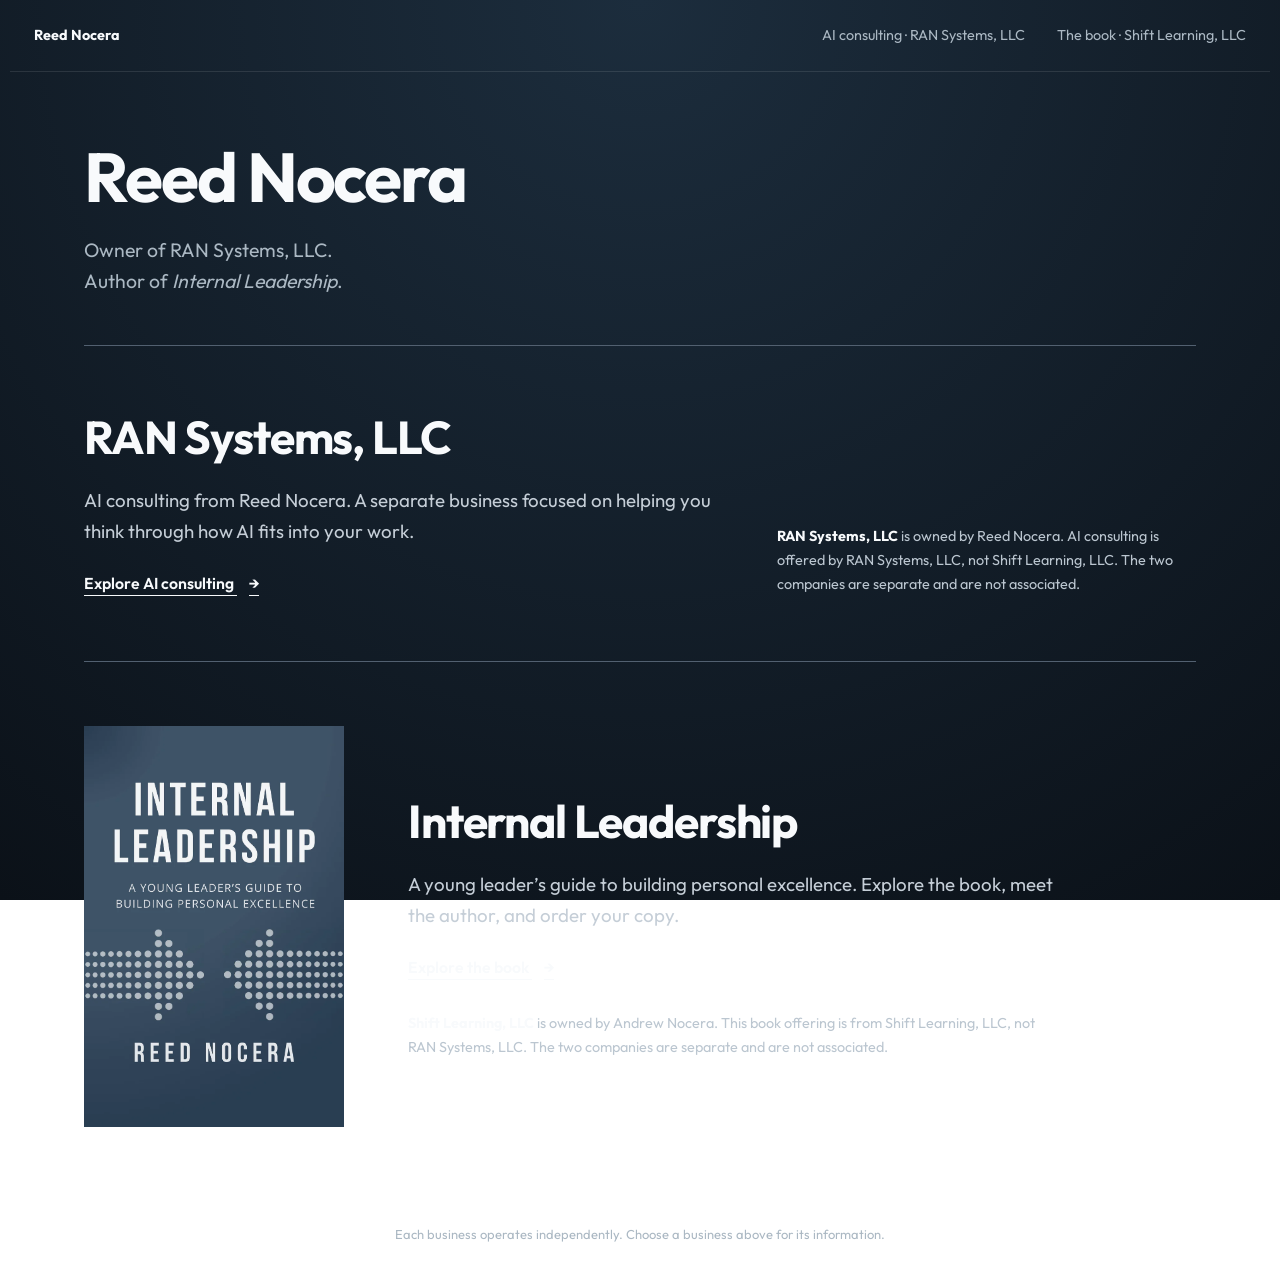
==== commit 234792f6: "Put RAN Systems first on homepage and navigation" ====
--- a/index.html
+++ b/index.html
@@ -2,17 +2,17 @@
 <html lang="en">
 <head>
 <meta charset="UTF-8"><meta name="viewport" content="width=device-width, initial-scale=1.0">
-<title>Reed Nocera | Book & AI Consulting</title><meta name="description" content="Explore Internal Leadership through Shift Learning, LLC, or AI consulting through RAN Systems, LLC. Separate companies with separate ownership.">
+<title>Reed Nocera | AI Consulting & Book</title><meta name="description" content="Explore AI consulting through RAN Systems, LLC, or Internal Leadership through Shift Learning, LLC. Separate companies with separate ownership.">
 <link rel="preconnect" href="https://fonts.googleapis.com"><link rel="preconnect" href="https://fonts.gstatic.com" crossorigin>
 <link href="https://fonts.googleapis.com/css2?family=Outfit:wght@400;500;600;700;800&display=swap" rel="stylesheet">
 <link rel="stylesheet" href="/styles.css">
 </head><body class="directory-page">
-<nav class="business-nav" aria-label="Site navigation"><a href="/">Reed Nocera</a><a href="/book/">The book · Shift Learning, LLC</a><a href="/ran-systems/">AI consulting · RAN Systems, LLC</a></nav>
+<nav class="business-nav" aria-label="Site navigation"><a href="/">Reed Nocera</a><a href="/ran-systems/">AI consulting · RAN Systems, LLC</a><a href="/book/">The book · Shift Learning, LLC</a></nav>
 <main class="container directory-main">
-<header class="directory-intro"><h1>Reed Nocera</h1><p>Author of <em>Internal Leadership</em>.<br>Owner of RAN Systems, LLC.</p></header>
+<header class="directory-intro"><h1>Reed Nocera</h1><p>Owner of RAN Systems, LLC.<br>Author of <em>Internal Leadership</em>.</p></header>
+<section class="directory-consulting" aria-labelledby="ran-heading"><div><h2 id="ran-heading">RAN Systems, LLC</h2><p class="directory-summary">AI consulting from Reed Nocera. A separate business focused on helping you think through how AI fits into your work.</p><a class="directory-link" href="/ran-systems/">Explore AI consulting <span aria-hidden="true">&rarr;</span></a></div><p class="company-disclaimer"><strong>RAN Systems, LLC</strong> is owned by Reed Nocera. AI consulting is offered by RAN Systems, LLC, not Shift Learning, LLC. The two companies are separate and are not associated.</p></section>
 <section class="directory-book" aria-labelledby="book-heading">
 <a class="directory-cover" href="/book/" aria-label="Explore Internal Leadership"><img src="/assets/book-cover.png" alt="Internal Leadership by Reed Nocera" width="320" height="480"></a>
 <div><h2 id="book-heading">Internal Leadership</h2><p class="directory-summary">A young leader’s guide to building personal excellence. Explore the book, meet the author, and order your copy.</p><a class="directory-link" href="/book/">Explore the book <span aria-hidden="true">&rarr;</span></a>
 <p class="company-disclaimer"><strong>Shift Learning, LLC</strong> is owned by Andrew Nocera. This book offering is from Shift Learning, LLC, not RAN Systems, LLC. The two companies are separate and are not associated.</p></div></section>
-<section class="directory-consulting" aria-labelledby="ran-heading"><div><h2 id="ran-heading">RAN Systems, LLC</h2><p class="directory-summary">AI consulting from Reed Nocera. A separate business focused on helping you think through how AI fits into your work.</p><a class="directory-link" href="/ran-systems/">Explore AI consulting <span aria-hidden="true">&rarr;</span></a></div><p class="company-disclaimer"><strong>RAN Systems, LLC</strong> is owned by Reed Nocera. AI consulting is offered by RAN Systems, LLC, not Shift Learning, LLC. The two companies are separate and are not associated.</p></section>
 </main><footer class="site-footer"><p>Each business operates independently. Choose a business above for its information.</p></footer></body></html>
--- a/styles.css
+++ b/styles.css
@@ -1,824 +1,824 @@
-:root {
-    --bg-color: #0B1118;
-    --surface-color: rgba(255, 255, 255, 0.05);
-    --surface-border: rgba(255, 255, 255, 0.1);
-    --text-primary: #F8FAFC;
-    --text-secondary: #ABB8C3;
-    --accent-start: #5C7A96;
-    --accent-end: #3B536D;
-    --font-heading: 'Outfit', sans-serif;
-    --font-body: 'Outfit', sans-serif;
-    --font-serif: 'Playfair Display', serif;
-    --radius-sm: 7px;
-    --radius-md: 14px;
-    --radius-lg: 22px;
-    --transition: 0.3s cubic-bezier(0.4, 0, 0.2, 1);
-}
-
-html {
-    font-size: 90%;
-}
-
-* {
-    margin: 0;
-    padding: 0;
-    box-sizing: border-box;
-}
-
-body {
-    background: radial-gradient(circle at 50% 0%, #1c2d3d 0%, #0B1118 100%);
-    background-attachment: fixed;
-    color: var(--text-primary);
-    font-family: var(--font-body);
-    line-height: 1.6;
-    overflow-x: hidden;
-    -webkit-font-smoothing: antialiased;
-}
-
-h1,
-h2,
-h3,
-h4 {
-    font-family: var(--font-heading);
-    font-weight: 700;
-    line-height: 1.2;
-}
-
-a {
-    color: inherit;
-    text-decoration: none;
-}
-
-.container {
-    width: 100%;
-    max-width: 1080px;
-    margin: 0 auto;
-    padding: 0 24px;
-}
-
-.container-wide {
-    max-width: 1260px;
-}
-
-/* Animations */
-@keyframes fadeInUp {
-    from {
-        opacity: 0;
-        transform: translateY(30px);
-    }
-
-    to {
-        opacity: 1;
-        transform: translateY(0);
-    }
-}
-
-.animate-fade-up {
-    animation: fadeInUp 0.8s ease forwards;
-    opacity: 0;
-}
-
-/* --- Hero Section --- */
-.hero-section {
-    min-height: 100vh;
-    display: flex;
-    align-items: center;
-    padding: 90px 0;
-    position: relative;
-    overflow: hidden;
-    /* Removed individual background to use global body gradient */
-}
-
-/* Background gradient effect */
-.hero-section::before {
-    content: '';
-    position: absolute;
-    top: -20%;
-    right: -10%;
-    width: 60%;
-    height: 80%;
-    background: radial-gradient(circle, rgba(92, 122, 150, 0.15) 0%, rgba(31, 48, 65, 0) 70%);
-    filter: blur(100px);
-    z-index: 0;
-}
-
-.hero-container {
-    display: grid;
-    grid-template-columns: 1fr 1fr;
-    gap: 58px;
-    align-items: center;
-    position: relative;
-    z-index: 1;
-}
-
-.hero-image-wrapper {
-    position: relative;
-    border-radius: var(--radius-lg);
-    z-index: 2;
-    transform: perspective(1000px) rotateY(5deg) rotateX(2deg);
-    transition: transform 0.5s ease;
-}
-
-.hero-image-wrapper:hover {
-    transform: perspective(1000px) rotateY(0deg) rotateX(0deg);
-}
-
-.book-cover {
-    width: 100%;
-    max-width: 450px;
-    display: block;
-    margin: 0 auto;
-    border-radius: var(--radius-md);
-    box-shadow: 0 25px 50px -12px rgba(0, 0, 0, 0.5), 0 0 0 1px rgba(255, 255, 255, 0.1);
-    background-color: #1e293b;
-    position: relative;
-    z-index: 2;
-}
-
-.glow-effect {
-    position: absolute;
-    top: 50%;
-    left: 50%;
-    transform: translate(-50%, -50%);
-    width: 80%;
-    height: 90%;
-    background: linear-gradient(135deg, var(--accent-start), var(--accent-end));
-    filter: blur(60px);
-    opacity: 0.4;
-    z-index: 1;
-}
-
-.hero-content {
-    animation: fadeInUp 1s ease 0.2s forwards;
-    opacity: 0;
-}
-
-.badge {
-    display: inline-block;
-    background: rgba(92, 122, 150, 0.2);
-    color: #A6BFD6;
-    padding: 6px 16px;
-    border-radius: 100px;
-    font-size: 0.875rem;
-    font-weight: 600;
-    margin-bottom: 24px;
-    border: 1px solid rgba(166, 191, 214, 0.3);
-    letter-spacing: 0.5px;
-    text-transform: uppercase;
-}
-
-.book-title {
-    font-size: clamp(3rem, 5vw, 4.5rem);
-    letter-spacing: -1px;
-    margin-bottom: 12px;
-    background: linear-gradient(to right, #ffffff, #A6BFD6);
-    -webkit-background-clip: text;
-    background-clip: text;
-    -webkit-text-fill-color: transparent;
-}
-
-.book-subtitle {
-    font-size: clamp(1.5rem, 2vw, 1.75rem);
-    color: var(--text-secondary);
-    font-weight: 400;
-    margin-bottom: 32px;
-    max-width: 500px;
-}
-
-.pricing-container {
-    display: flex;
-    align-items: baseline;
-    gap: 12px;
-    margin-bottom: 24px;
-}
-
-.price-strikethrough {
-    font-size: 1.5rem;
-    color: #ef4444;
-    /* Subtle red to indicate discount */
-    text-decoration: line-through;
-    opacity: 0.8;
-}
-
-.price {
-    font-size: 2.5rem;
-    font-weight: 700;
-    color: white;
-}
-
-.currency {
-    color: var(--text-secondary);
-    font-size: 1.25rem;
-    font-weight: 500;
-}
-
-.description {
-    font-size: 1.25rem;
-    color: var(--text-secondary);
-    margin-bottom: 32px;
-    max-width: 500px;
-}
-
-.shipping-info {
-    display: flex;
-    align-items: center;
-    gap: 8px;
-    font-size: 1.1rem;
-    color: #cbd5e1;
-    margin-bottom: 32px;
-}
-
-.check-icon {
-    width: 20px;
-    height: 20px;
-    color: #10b981;
-}
-
-.cta-container {
-    display: inline-flex;
-    flex-direction: column;
-    gap: 12px;
-}
-
-.btn-primary {
-    display: inline-flex;
-    align-items: center;
-    justify-content: center;
-    gap: 12px;
-    background: linear-gradient(135deg, var(--accent-start), var(--accent-end));
-    color: white;
-    font-size: 1.25rem;
-    font-weight: 600;
-    padding: 16px 36px;
-    border-radius: var(--radius-md);
-    box-shadow: 0 10px 25px -5px rgba(92, 122, 150, 0.4);
-    transition: var(--transition);
-    position: relative;
-    overflow: hidden;
-    cursor: pointer;
-}
-
-.btn-primary::before {
-    content: '';
-    position: absolute;
-    top: 0;
-    left: -100%;
-    width: 100%;
-    height: 100%;
-    background: linear-gradient(90deg, transparent, rgba(255, 255, 255, 0.2), transparent);
-    transition: left 0.5s ease;
-}
-
-.btn-primary:hover {
-    transform: translateY(-2px);
-    box-shadow: 0 15px 35px -5px rgba(92, 122, 150, 0.6);
-}
-
-.btn-primary:hover::before {
-    left: 100%;
-}
-
-.arrow-icon {
-    width: 20px;
-    height: 20px;
-    transition: transform 0.3s;
-}
-
-.btn-primary:hover .arrow-icon {
-    transform: translateX(4px);
-}
-
-.btn-secondary {
-    display: inline-flex;
-    align-items: center;
-    justify-content: center;
-    gap: 12px;
-    background: transparent;
-    color: white;
-    font-size: 1.25rem;
-    font-weight: 600;
-    padding: 16px 36px;
-    border-radius: var(--radius-md);
-    border: 2px solid rgba(255, 255, 255, 0.1);
-    transition: var(--transition);
-    text-decoration: none;
-    cursor: pointer;
-}
-
-.btn-secondary:hover {
-    background: rgba(255, 255, 255, 0.05);
-    border-color: rgba(255, 255, 255, 0.2);
-    transform: translateY(-2px);
-}
-
-.btn-large {
-    padding: 20px 48px;
-    font-size: 1.4rem;
-}
-
-.trust-badges {
-    display: flex;
-    align-items: center;
-    justify-content: center;
-    gap: 8px;
-    font-size: 1rem;
-    color: var(--text-secondary);
-    margin-top: 8px;
-    opacity: 0.8;
-}
-
-.lock-icon {
-    width: 16px;
-    height: 16px;
-    color: #4ade80;
-    /* A soft trust-inducing green */
-}
-
-/* --- Concepts Section --- */
-.concepts-section {
-    padding: 90px 0 28px;
-    /* Reduced bottom padding to close gap */
-}
-
-.section-title {
-    text-align: center;
-    font-size: clamp(3rem, 5vw, 4rem);
-    margin-bottom: 80px;
-    color: white;
-}
-
-.concepts-grid {
-    display: grid;
-    grid-template-columns: repeat(auto-fit, minmax(300px, 1fr));
-    gap: 32px;
-}
-
-.concept-card {
-    background: var(--surface-color);
-    border: 1px solid var(--surface-border);
-    border-radius: var(--radius-lg);
-    padding: 50px 36px;
-    backdrop-filter: blur(10px);
-    transition: var(--transition);
-    height: 100%;
-    text-align: center;
-    display: flex;
-    flex-direction: column;
-    align-items: center;
-}
-
-.concept-card:hover {
-    transform: translateY(-8px);
-    background: rgba(255, 255, 255, 0.08);
-    border-color: rgba(255, 255, 255, 0.2);
-    box-shadow: 0 20px 40px rgba(0, 0, 0, 0.3);
-}
-
-.card-icon {
-    width: 80px;
-    height: 80px;
-    background: rgba(92, 122, 150, 0.15);
-    border-radius: var(--radius-md);
-    display: flex;
-    align-items: center;
-    justify-content: center;
-    margin-bottom: 32px;
-    color: #A6BFD6;
-}
-
-.card-icon svg {
-    width: 40px;
-    height: 40px;
-}
-
-.concept-card h3 {
-    font-size: 2.25rem;
-    margin-bottom: 12px;
-    color: white;
-    line-height: 1.2;
-}
-
-.concept-benefit {
-    font-size: 1.5rem;
-    font-weight: 600;
-    color: #A6BFD6;
-    margin-bottom: 24px;
-}
-
-.concept-card p {
-    color: var(--text-secondary);
-    font-size: 1.35rem;
-    line-height: 1.6;
-}
-
-/* --- Author Section --- */
-.author-section {
-    padding: 108px 0;
-    position: relative;
-}
-
-.author-card {
-    background: var(--surface-color);
-    border: 1px solid var(--surface-border);
-    border-radius: var(--radius-lg);
-    padding: 58px;
-    backdrop-filter: blur(10px);
-}
-
-.author-title {
-    font-size: clamp(2.5rem, 5vw, 4rem);
-    margin-bottom: 40px;
-    color: white;
-    text-align: center;
-}
-
-.author-sidebar-float {
-    float: left;
-    width: 350px;
-    margin-right: 48px;
-    margin-bottom: 24px;
-    display: flex;
-    flex-direction: column;
-    align-items: center;
-    gap: 24px;
-}
-
-.author-image-wrapper {
-    width: 100%;
-    aspect-ratio: 4 / 5;
-    border-radius: var(--radius-md);
-    overflow: hidden;
-    position: relative;
-}
-
-.author-image-wrapper::after {
-    content: '';
-    position: absolute;
-    inset: 0;
-    box-shadow: inset 0 0 0 1px rgba(255, 255, 255, 0.1);
-    border-radius: var(--radius-md);
-}
-
-.author-photo {
-    width: 100%;
-    height: 100%;
-    object-fit: cover;
-    filter: grayscale(20%) contrast(1.1);
-    transition: var(--transition);
-}
-
-.author-card:hover .author-photo {
-    filter: grayscale(0%) contrast(1);
-    transform: scale(1.02);
-}
-
-.social-links {
-    display: flex;
-    gap: 24px;
-}
-
-.social-icon {
-    width: 72px;
-    height: 72px;
-    display: flex;
-    align-items: center;
-    justify-content: center;
-    background: rgba(255, 255, 255, 0.05);
-    border: 1px solid var(--surface-border);
-    border-radius: 50%;
-    color: var(--text-secondary);
-    transition: var(--transition);
-}
-
-.social-icon:hover {
-    background: white;
-    color: var(--bg-color);
-    transform: translateY(-3px);
-}
-
-.social-icon svg {
-    width: 36px;
-    height: 36px;
-}
-
-.author-bio>p:first-of-type {
-    margin-top: 8%;
-    /* Push first paragraph down alongside the float */
-}
-
-.author-bio p {
-    font-size: 1.2rem;
-    color: var(--text-secondary);
-    margin-bottom: 20px;
-}
-
-/* Clearfix for floated content */
-.author-bio::after {
-    content: "";
-    display: table;
-    clear: both;
-}
-
-.author-bio strong {
-    color: white;
-}
-
-.author-bio em {
-    font-family: var(--font-serif);
-    color: white;
-    font-style: italic;
-    font-weight: 500;
-}
-
-/* --- Final CTA Section --- */
-.final-cta-section {
-    padding: 90px 0;
-    border-top: 1px solid var(--surface-border);
-}
-
-.final-cta-title {
-    font-size: clamp(2rem, 4vw, 3rem);
-    margin-bottom: 40px;
-    color: white;
-}
-
-.text-center {
-    text-align: center;
-}
-
-.checkout-note-bottom {
-    margin-top: 24px;
-    font-size: 0.9rem;
-    color: var(--text-secondary);
-}
-
-/* --- Sticky Mobile CTA --- */
-.mobile-sticky-cta {
-    position: fixed;
-    bottom: 0;
-    left: 0;
-    width: 100%;
-    padding: 16px;
-    background: rgba(31, 48, 65, 0.95);
-    backdrop-filter: blur(10px);
-    border-top: 1px solid var(--surface-border);
-    z-index: 100;
-    transform: translateY(100%);
-    transition: transform 0.3s cubic-bezier(0.4, 0, 0.2, 1);
-    display: none;
-    /* Hidden by default on desktop, shown via media query and JS */
-}
-
-.mobile-sticky-cta.visible {
-    transform: translateY(0);
-}
-
-.btn-full {
-    width: 100%;
-    display: flex;
-    justify-content: center;
-}
-
-/* --- Footer --- */
-.site-footer {
-    text-align: center;
-    padding: 32px 0;
-    border-top: 1px solid var(--surface-border);
-    color: var(--text-secondary);
-    font-size: 0.9rem;
-}
-
-/* --- Responsive --- */
-@media (max-width: 992px) {
-    .hero-container {
-        grid-template-columns: 1fr;
-        text-align: center;
-        gap: 48px;
-    }
-
-    .hero-image-wrapper {
-        max-width: 350px;
-        margin: 0 auto;
-        transform: none !important;
-    }
-
-    .hero-content {
-        display: flex;
-        flex-direction: column;
-        align-items: center;
-    }
-
-    .book-subtitle,
-    .description {
-        margin-left: auto;
-        margin-right: auto;
-    }
-
-    .author-sidebar-float {
-        float: none;
-        width: 100%;
-        max-width: 350px;
-        margin: 0 auto 40px auto;
-    }
-}
-
-
-/* --- The Three Roles Section --- */
-.roles-section {
-    padding: 28px 0 108px;
-    /* Reduced top padding to close gap */
-    position: relative;
-}
-
-.roles-header {
-    text-align: center;
-    max-width: 700px;
-    margin: 0 auto 80px;
-}
-
-.roles-grid {
-    display: grid;
-    grid-template-columns: repeat(3, 1fr);
-    gap: 32px;
-}
-
-.role-card {
-    background: var(--surface-color);
-    border: 1px solid var(--surface-border);
-    border-radius: var(--radius-lg);
-    padding: 42px 32px;
-    backdrop-filter: blur(10px);
-    transition: var(--transition);
-    text-align: center;
-    position: relative;
-    overflow: hidden;
-    display: flex;
-    flex-direction: column;
-    align-items: center;
-}
-
-.role-card::before {
-    content: '';
-    position: absolute;
-    top: 0;
-    left: 0;
-    right: 0;
-    height: 4px;
-    background: linear-gradient(90deg, var(--accent-start), var(--accent-end));
-    opacity: 0;
-    transition: var(--transition);
-}
-
-.role-card:hover {
-    transform: translateY(-8px);
-    background: rgba(255, 255, 255, 0.08);
-    border-color: rgba(255, 255, 255, 0.2);
-    box-shadow: 0 20px 40px rgba(0, 0, 0, 0.3);
-}
-
-.role-card:hover::before {
-    opacity: 1;
-}
-
-.role-icon {
-    width: 80px;
-    height: 80px;
-    background: rgba(92, 122, 150, 0.15);
-    border-radius: 50%;
-    display: flex;
-    align-items: center;
-    justify-content: center;
-    margin-bottom: 28px;
-    color: #A6BFD6;
-    flex-shrink: 0;
-}
-
-.role-icon svg {
-    width: 40px;
-    height: 40px;
-}
-
-.role-title {
-    font-size: 1.75rem;
-    color: white;
-    margin-bottom: 8px;
-}
-
-.role-function {
-    font-size: 1.15rem;
-    font-weight: 600;
-    color: #A6BFD6;
-    text-transform: uppercase;
-    letter-spacing: 1px;
-    margin-bottom: 20px;
-}
-
-.role-card p {
-    font-size: 1.15rem;
-    color: var(--text-secondary);
-    line-height: 1.7;
-}
-
-@media (max-width: 992px) {
-    .roles-grid {
-        grid-template-columns: 1fr;
-        max-width: 500px;
-        margin: 0 auto;
-    }
-}
-
-@media (max-width: 768px) {
-    .concepts-grid {
-        grid-template-columns: 1fr;
-    }
-
-    .hero-section {
-        padding: 80px 0 60px;
-    }
-
-    .mobile-sticky-cta {
-        display: block;
-    }
-
-    /* Add padding to footer to ensure sticky doesn't cover content at very bottom */
-    .site-footer {
-        padding-bottom: 100px;
-    }
-}
-
-/* --- Dayton Popup --- */
-.dayton-popup {
-    position: fixed;
-    bottom: 24px;
-    right: 24px;
-    background: var(--surface-color);
-    border: 1px solid var(--surface-border);
-    border-radius: var(--radius-lg);
-    padding: 24px;
-    width: calc(100% - 48px);
-    max-width: 350px;
-    backdrop-filter: blur(15px);
-    box-shadow: 0 25px 50px -12px rgba(0, 0, 0, 0.6), 0 0 0 1px rgba(255, 255, 255, 0.1);
-    z-index: 1000;
-    display: none;
-    transform: translateY(30px);
-    opacity: 0;
-}
-.dayton-popup.show {
-    display: block;
-    animation: fadeInUp 0.5s ease forwards;
-}
-.dayton-popup-content {
-    position: relative;
-    display: flex;
-    flex-direction: column;
-    align-items: center;
-    text-align: center;
-}
-.close-popup {
-    position: absolute;
-    top: -12px;
-    right: -12px;
-    background: transparent;
-    border: none;
-    color: var(--text-secondary);
-    font-size: 1.5rem;
-    cursor: pointer;
-    transition: var(--transition);
-    width: 24px;
-    height: 24px;
-    display: flex;
-    align-items: center;
-    justify-content: center;
-    border-radius: 50%;
-}
-.close-popup:hover {
-    color: white;
-    background: rgba(255, 255, 255, 0.1);
-}
-.popup-icon {
-    width: 48px;
-    height: 48px;
-    background: rgba(92, 122, 150, 0.15);
-    color: #A6BFD6;
-    border-radius: 50%;
-    display: flex;
-    align-items: center;
-    justify-content: center;
-    margin-bottom: 16px;
-}
-.popup-icon svg {
-    width: 24px;
-    height: 24px;
-}
-
-@media (max-width: 768px) {
-    .dayton-popup {
-        bottom: 90px;
-        left: 24px;
-        right: 24px;
-        max-width: none;
-    }
+:root {
+    --bg-color: #0B1118;
+    --surface-color: rgba(255, 255, 255, 0.05);
+    --surface-border: rgba(255, 255, 255, 0.1);
+    --text-primary: #F8FAFC;
+    --text-secondary: #ABB8C3;
+    --accent-start: #5C7A96;
+    --accent-end: #3B536D;
+    --font-heading: 'Outfit', sans-serif;
+    --font-body: 'Outfit', sans-serif;
+    --font-serif: 'Playfair Display', serif;
+    --radius-sm: 7px;
+    --radius-md: 14px;
+    --radius-lg: 22px;
+    --transition: 0.3s cubic-bezier(0.4, 0, 0.2, 1);
+}
+
+html {
+    font-size: 90%;
+}
+
+* {
+    margin: 0;
+    padding: 0;
+    box-sizing: border-box;
+}
+
+body {
+    background: radial-gradient(circle at 50% 0%, #1c2d3d 0%, #0B1118 100%);
+    background-attachment: fixed;
+    color: var(--text-primary);
+    font-family: var(--font-body);
+    line-height: 1.6;
+    overflow-x: hidden;
+    -webkit-font-smoothing: antialiased;
+}
+
+h1,
+h2,
+h3,
+h4 {
+    font-family: var(--font-heading);
+    font-weight: 700;
+    line-height: 1.2;
+}
+
+a {
+    color: inherit;
+    text-decoration: none;
+}
+
+.container {
+    width: 100%;
+    max-width: 1080px;
+    margin: 0 auto;
+    padding: 0 24px;
+}
+
+.container-wide {
+    max-width: 1260px;
+}
+
+/* Animations */
+@keyframes fadeInUp {
+    from {
+        opacity: 0;
+        transform: translateY(30px);
+    }
+
+    to {
+        opacity: 1;
+        transform: translateY(0);
+    }
+}
+
+.animate-fade-up {
+    animation: fadeInUp 0.8s ease forwards;
+    opacity: 0;
+}
+
+/* --- Hero Section --- */
+.hero-section {
+    min-height: 100vh;
+    display: flex;
+    align-items: center;
+    padding: 90px 0;
+    position: relative;
+    overflow: hidden;
+    /* Removed individual background to use global body gradient */
+}
+
+/* Background gradient effect */
+.hero-section::before {
+    content: '';
+    position: absolute;
+    top: -20%;
+    right: -10%;
+    width: 60%;
+    height: 80%;
+    background: radial-gradient(circle, rgba(92, 122, 150, 0.15) 0%, rgba(31, 48, 65, 0) 70%);
+    filter: blur(100px);
+    z-index: 0;
+}
+
+.hero-container {
+    display: grid;
+    grid-template-columns: 1fr 1fr;
+    gap: 58px;
+    align-items: center;
+    position: relative;
+    z-index: 1;
+}
+
+.hero-image-wrapper {
+    position: relative;
+    border-radius: var(--radius-lg);
+    z-index: 2;
+    transform: perspective(1000px) rotateY(5deg) rotateX(2deg);
+    transition: transform 0.5s ease;
+}
+
+.hero-image-wrapper:hover {
+    transform: perspective(1000px) rotateY(0deg) rotateX(0deg);
+}
+
+.book-cover {
+    width: 100%;
+    max-width: 450px;
+    display: block;
+    margin: 0 auto;
+    border-radius: var(--radius-md);
+    box-shadow: 0 25px 50px -12px rgba(0, 0, 0, 0.5), 0 0 0 1px rgba(255, 255, 255, 0.1);
+    background-color: #1e293b;
+    position: relative;
+    z-index: 2;
+}
+
+.glow-effect {
+    position: absolute;
+    top: 50%;
+    left: 50%;
+    transform: translate(-50%, -50%);
+    width: 80%;
+    height: 90%;
+    background: linear-gradient(135deg, var(--accent-start), var(--accent-end));
+    filter: blur(60px);
+    opacity: 0.4;
+    z-index: 1;
+}
+
+.hero-content {
+    animation: fadeInUp 1s ease 0.2s forwards;
+    opacity: 0;
+}
+
+.badge {
+    display: inline-block;
+    background: rgba(92, 122, 150, 0.2);
+    color: #A6BFD6;
+    padding: 6px 16px;
+    border-radius: 100px;
+    font-size: 0.875rem;
+    font-weight: 600;
+    margin-bottom: 24px;
+    border: 1px solid rgba(166, 191, 214, 0.3);
+    letter-spacing: 0.5px;
+    text-transform: uppercase;
+}
+
+.book-title {
+    font-size: clamp(3rem, 5vw, 4.5rem);
+    letter-spacing: -1px;
+    margin-bottom: 12px;
+    background: linear-gradient(to right, #ffffff, #A6BFD6);
+    -webkit-background-clip: text;
+    background-clip: text;
+    -webkit-text-fill-color: transparent;
+}
+
+.book-subtitle {
+    font-size: clamp(1.5rem, 2vw, 1.75rem);
+    color: var(--text-secondary);
+    font-weight: 400;
+    margin-bottom: 32px;
+    max-width: 500px;
+}
+
+.pricing-container {
+    display: flex;
+    align-items: baseline;
+    gap: 12px;
+    margin-bottom: 24px;
+}
+
+.price-strikethrough {
+    font-size: 1.5rem;
+    color: #ef4444;
+    /* Subtle red to indicate discount */
+    text-decoration: line-through;
+    opacity: 0.8;
+}
+
+.price {
+    font-size: 2.5rem;
+    font-weight: 700;
+    color: white;
+}
+
+.currency {
+    color: var(--text-secondary);
+    font-size: 1.25rem;
+    font-weight: 500;
+}
+
+.description {
+    font-size: 1.25rem;
+    color: var(--text-secondary);
+    margin-bottom: 32px;
+    max-width: 500px;
+}
+
+.shipping-info {
+    display: flex;
+    align-items: center;
+    gap: 8px;
+    font-size: 1.1rem;
+    color: #cbd5e1;
+    margin-bottom: 32px;
+}
+
+.check-icon {
+    width: 20px;
+    height: 20px;
+    color: #10b981;
+}
+
+.cta-container {
+    display: inline-flex;
+    flex-direction: column;
+    gap: 12px;
+}
+
+.btn-primary {
+    display: inline-flex;
+    align-items: center;
+    justify-content: center;
+    gap: 12px;
+    background: linear-gradient(135deg, var(--accent-start), var(--accent-end));
+    color: white;
+    font-size: 1.25rem;
+    font-weight: 600;
+    padding: 16px 36px;
+    border-radius: var(--radius-md);
+    box-shadow: 0 10px 25px -5px rgba(92, 122, 150, 0.4);
+    transition: var(--transition);
+    position: relative;
+    overflow: hidden;
+    cursor: pointer;
+}
+
+.btn-primary::before {
+    content: '';
+    position: absolute;
+    top: 0;
+    left: -100%;
+    width: 100%;
+    height: 100%;
+    background: linear-gradient(90deg, transparent, rgba(255, 255, 255, 0.2), transparent);
+    transition: left 0.5s ease;
+}
+
+.btn-primary:hover {
+    transform: translateY(-2px);
+    box-shadow: 0 15px 35px -5px rgba(92, 122, 150, 0.6);
+}
+
+.btn-primary:hover::before {
+    left: 100%;
+}
+
+.arrow-icon {
+    width: 20px;
+    height: 20px;
+    transition: transform 0.3s;
+}
+
+.btn-primary:hover .arrow-icon {
+    transform: translateX(4px);
+}
+
+.btn-secondary {
+    display: inline-flex;
+    align-items: center;
+    justify-content: center;
+    gap: 12px;
+    background: transparent;
+    color: white;
+    font-size: 1.25rem;
+    font-weight: 600;
+    padding: 16px 36px;
+    border-radius: var(--radius-md);
+    border: 2px solid rgba(255, 255, 255, 0.1);
+    transition: var(--transition);
+    text-decoration: none;
+    cursor: pointer;
+}
+
+.btn-secondary:hover {
+    background: rgba(255, 255, 255, 0.05);
+    border-color: rgba(255, 255, 255, 0.2);
+    transform: translateY(-2px);
+}
+
+.btn-large {
+    padding: 20px 48px;
+    font-size: 1.4rem;
+}
+
+.trust-badges {
+    display: flex;
+    align-items: center;
+    justify-content: center;
+    gap: 8px;
+    font-size: 1rem;
+    color: var(--text-secondary);
+    margin-top: 8px;
+    opacity: 0.8;
+}
+
+.lock-icon {
+    width: 16px;
+    height: 16px;
+    color: #4ade80;
+    /* A soft trust-inducing green */
+}
+
+/* --- Concepts Section --- */
+.concepts-section {
+    padding: 90px 0 28px;
+    /* Reduced bottom padding to close gap */
+}
+
+.section-title {
+    text-align: center;
+    font-size: clamp(3rem, 5vw, 4rem);
+    margin-bottom: 80px;
+    color: white;
+}
+
+.concepts-grid {
+    display: grid;
+    grid-template-columns: repeat(auto-fit, minmax(300px, 1fr));
+    gap: 32px;
+}
+
+.concept-card {
+    background: var(--surface-color);
+    border: 1px solid var(--surface-border);
+    border-radius: var(--radius-lg);
+    padding: 50px 36px;
+    backdrop-filter: blur(10px);
+    transition: var(--transition);
+    height: 100%;
+    text-align: center;
+    display: flex;
+    flex-direction: column;
+    align-items: center;
+}
+
+.concept-card:hover {
+    transform: translateY(-8px);
+    background: rgba(255, 255, 255, 0.08);
+    border-color: rgba(255, 255, 255, 0.2);
+    box-shadow: 0 20px 40px rgba(0, 0, 0, 0.3);
+}
+
+.card-icon {
+    width: 80px;
+    height: 80px;
+    background: rgba(92, 122, 150, 0.15);
+    border-radius: var(--radius-md);
+    display: flex;
+    align-items: center;
+    justify-content: center;
+    margin-bottom: 32px;
+    color: #A6BFD6;
+}
+
+.card-icon svg {
+    width: 40px;
+    height: 40px;
+}
+
+.concept-card h3 {
+    font-size: 2.25rem;
+    margin-bottom: 12px;
+    color: white;
+    line-height: 1.2;
+}
+
+.concept-benefit {
+    font-size: 1.5rem;
+    font-weight: 600;
+    color: #A6BFD6;
+    margin-bottom: 24px;
+}
+
+.concept-card p {
+    color: var(--text-secondary);
+    font-size: 1.35rem;
+    line-height: 1.6;
+}
+
+/* --- Author Section --- */
+.author-section {
+    padding: 108px 0;
+    position: relative;
+}
+
+.author-card {
+    background: var(--surface-color);
+    border: 1px solid var(--surface-border);
+    border-radius: var(--radius-lg);
+    padding: 58px;
+    backdrop-filter: blur(10px);
+}
+
+.author-title {
+    font-size: clamp(2.5rem, 5vw, 4rem);
+    margin-bottom: 40px;
+    color: white;
+    text-align: center;
+}
+
+.author-sidebar-float {
+    float: left;
+    width: 350px;
+    margin-right: 48px;
+    margin-bottom: 24px;
+    display: flex;
+    flex-direction: column;
+    align-items: center;
+    gap: 24px;
+}
+
+.author-image-wrapper {
+    width: 100%;
+    aspect-ratio: 4 / 5;
+    border-radius: var(--radius-md);
+    overflow: hidden;
+    position: relative;
+}
+
+.author-image-wrapper::after {
+    content: '';
+    position: absolute;
+    inset: 0;
+    box-shadow: inset 0 0 0 1px rgba(255, 255, 255, 0.1);
+    border-radius: var(--radius-md);
+}
+
+.author-photo {
+    width: 100%;
+    height: 100%;
+    object-fit: cover;
+    filter: grayscale(20%) contrast(1.1);
+    transition: var(--transition);
+}
+
+.author-card:hover .author-photo {
+    filter: grayscale(0%) contrast(1);
+    transform: scale(1.02);
+}
+
+.social-links {
+    display: flex;
+    gap: 24px;
+}
+
+.social-icon {
+    width: 72px;
+    height: 72px;
+    display: flex;
+    align-items: center;
+    justify-content: center;
+    background: rgba(255, 255, 255, 0.05);
+    border: 1px solid var(--surface-border);
+    border-radius: 50%;
+    color: var(--text-secondary);
+    transition: var(--transition);
+}
+
+.social-icon:hover {
+    background: white;
+    color: var(--bg-color);
+    transform: translateY(-3px);
+}
+
+.social-icon svg {
+    width: 36px;
+    height: 36px;
+}
+
+.author-bio>p:first-of-type {
+    margin-top: 8%;
+    /* Push first paragraph down alongside the float */
+}
+
+.author-bio p {
+    font-size: 1.2rem;
+    color: var(--text-secondary);
+    margin-bottom: 20px;
+}
+
+/* Clearfix for floated content */
+.author-bio::after {
+    content: "";
+    display: table;
+    clear: both;
+}
+
+.author-bio strong {
+    color: white;
+}
+
+.author-bio em {
+    font-family: var(--font-serif);
+    color: white;
+    font-style: italic;
+    font-weight: 500;
+}
+
+/* --- Final CTA Section --- */
+.final-cta-section {
+    padding: 90px 0;
+    border-top: 1px solid var(--surface-border);
+}
+
+.final-cta-title {
+    font-size: clamp(2rem, 4vw, 3rem);
+    margin-bottom: 40px;
+    color: white;
+}
+
+.text-center {
+    text-align: center;
+}
+
+.checkout-note-bottom {
+    margin-top: 24px;
+    font-size: 0.9rem;
+    color: var(--text-secondary);
+}
+
+/* --- Sticky Mobile CTA --- */
+.mobile-sticky-cta {
+    position: fixed;
+    bottom: 0;
+    left: 0;
+    width: 100%;
+    padding: 16px;
+    background: rgba(31, 48, 65, 0.95);
+    backdrop-filter: blur(10px);
+    border-top: 1px solid var(--surface-border);
+    z-index: 100;
+    transform: translateY(100%);
+    transition: transform 0.3s cubic-bezier(0.4, 0, 0.2, 1);
+    display: none;
+    /* Hidden by default on desktop, shown via media query and JS */
+}
+
+.mobile-sticky-cta.visible {
+    transform: translateY(0);
+}
+
+.btn-full {
+    width: 100%;
+    display: flex;
+    justify-content: center;
+}
+
+/* --- Footer --- */
+.site-footer {
+    text-align: center;
+    padding: 32px 0;
+    border-top: 1px solid var(--surface-border);
+    color: var(--text-secondary);
+    font-size: 0.9rem;
+}
+
+/* --- Responsive --- */
+@media (max-width: 992px) {
+    .hero-container {
+        grid-template-columns: 1fr;
+        text-align: center;
+        gap: 48px;
+    }
+
+    .hero-image-wrapper {
+        max-width: 350px;
+        margin: 0 auto;
+        transform: none !important;
+    }
+
+    .hero-content {
+        display: flex;
+        flex-direction: column;
+        align-items: center;
+    }
+
+    .book-subtitle,
+    .description {
+        margin-left: auto;
+        margin-right: auto;
+    }
+
+    .author-sidebar-float {
+        float: none;
+        width: 100%;
+        max-width: 350px;
+        margin: 0 auto 40px auto;
+    }
+}
+
+
+/* --- The Three Roles Section --- */
+.roles-section {
+    padding: 28px 0 108px;
+    /* Reduced top padding to close gap */
+    position: relative;
+}
+
+.roles-header {
+    text-align: center;
+    max-width: 700px;
+    margin: 0 auto 80px;
+}
+
+.roles-grid {
+    display: grid;
+    grid-template-columns: repeat(3, 1fr);
+    gap: 32px;
+}
+
+.role-card {
+    background: var(--surface-color);
+    border: 1px solid var(--surface-border);
+    border-radius: var(--radius-lg);
+    padding: 42px 32px;
+    backdrop-filter: blur(10px);
+    transition: var(--transition);
+    text-align: center;
+    position: relative;
+    overflow: hidden;
+    display: flex;
+    flex-direction: column;
+    align-items: center;
+}
+
+.role-card::before {
+    content: '';
+    position: absolute;
+    top: 0;
+    left: 0;
+    right: 0;
+    height: 4px;
+    background: linear-gradient(90deg, var(--accent-start), var(--accent-end));
+    opacity: 0;
+    transition: var(--transition);
+}
+
+.role-card:hover {
+    transform: translateY(-8px);
+    background: rgba(255, 255, 255, 0.08);
+    border-color: rgba(255, 255, 255, 0.2);
+    box-shadow: 0 20px 40px rgba(0, 0, 0, 0.3);
+}
+
+.role-card:hover::before {
+    opacity: 1;
+}
+
+.role-icon {
+    width: 80px;
+    height: 80px;
+    background: rgba(92, 122, 150, 0.15);
+    border-radius: 50%;
+    display: flex;
+    align-items: center;
+    justify-content: center;
+    margin-bottom: 28px;
+    color: #A6BFD6;
+    flex-shrink: 0;
+}
+
+.role-icon svg {
+    width: 40px;
+    height: 40px;
+}
+
+.role-title {
+    font-size: 1.75rem;
+    color: white;
+    margin-bottom: 8px;
+}
+
+.role-function {
+    font-size: 1.15rem;
+    font-weight: 600;
+    color: #A6BFD6;
+    text-transform: uppercase;
+    letter-spacing: 1px;
+    margin-bottom: 20px;
+}
+
+.role-card p {
+    font-size: 1.15rem;
+    color: var(--text-secondary);
+    line-height: 1.7;
+}
+
+@media (max-width: 992px) {
+    .roles-grid {
+        grid-template-columns: 1fr;
+        max-width: 500px;
+        margin: 0 auto;
+    }
+}
+
+@media (max-width: 768px) {
+    .concepts-grid {
+        grid-template-columns: 1fr;
+    }
+
+    .hero-section {
+        padding: 80px 0 60px;
+    }
+
+    .mobile-sticky-cta {
+        display: block;
+    }
+
+    /* Add padding to footer to ensure sticky doesn't cover content at very bottom */
+    .site-footer {
+        padding-bottom: 100px;
+    }
+}
+
+/* --- Dayton Popup --- */
+.dayton-popup {
+    position: fixed;
+    bottom: 24px;
+    right: 24px;
+    background: var(--surface-color);
+    border: 1px solid var(--surface-border);
+    border-radius: var(--radius-lg);
+    padding: 24px;
+    width: calc(100% - 48px);
+    max-width: 350px;
+    backdrop-filter: blur(15px);
+    box-shadow: 0 25px 50px -12px rgba(0, 0, 0, 0.6), 0 0 0 1px rgba(255, 255, 255, 0.1);
+    z-index: 1000;
+    display: none;
+    transform: translateY(30px);
+    opacity: 0;
+}
+.dayton-popup.show {
+    display: block;
+    animation: fadeInUp 0.5s ease forwards;
+}
+.dayton-popup-content {
+    position: relative;
+    display: flex;
+    flex-direction: column;
+    align-items: center;
+    text-align: center;
+}
+.close-popup {
+    position: absolute;
+    top: -12px;
+    right: -12px;
+    background: transparent;
+    border: none;
+    color: var(--text-secondary);
+    font-size: 1.5rem;
+    cursor: pointer;
+    transition: var(--transition);
+    width: 24px;
+    height: 24px;
+    display: flex;
+    align-items: center;
+    justify-content: center;
+    border-radius: 50%;
+}
+.close-popup:hover {
+    color: white;
+    background: rgba(255, 255, 255, 0.1);
+}
+.popup-icon {
+    width: 48px;
+    height: 48px;
+    background: rgba(92, 122, 150, 0.15);
+    color: #A6BFD6;
+    border-radius: 50%;
+    display: flex;
+    align-items: center;
+    justify-content: center;
+    margin-bottom: 16px;
+}
+.popup-icon svg {
+    width: 24px;
+    height: 24px;
+}
+
+@media (max-width: 768px) {
+    .dayton-popup {
+        bottom: 90px;
+        left: 24px;
+        right: 24px;
+        max-width: none;
+    }
 }
 /* Separate business destinations */
 .business-nav { max-width: 1260px; margin: auto; padding: 24px; display: flex; flex-wrap: wrap; gap: 16px 32px; align-items: center; border-bottom: 1px solid var(--surface-border); }
@@ -867,3 +867,6 @@
 @media (prefers-reduced-motion: reduce) {
  *, *::before, *::after { animation-duration: .01ms !important; animation-delay: 0ms !important; transition-duration: .01ms !important; scroll-behavior: auto !important; }
 }
+
+.directory-consulting + .directory-book { border-top: 1px solid #526070; padding-top: 64px; }
+@media (max-width: 640px) { .directory-consulting + .directory-book { padding-top: 40px; } }
